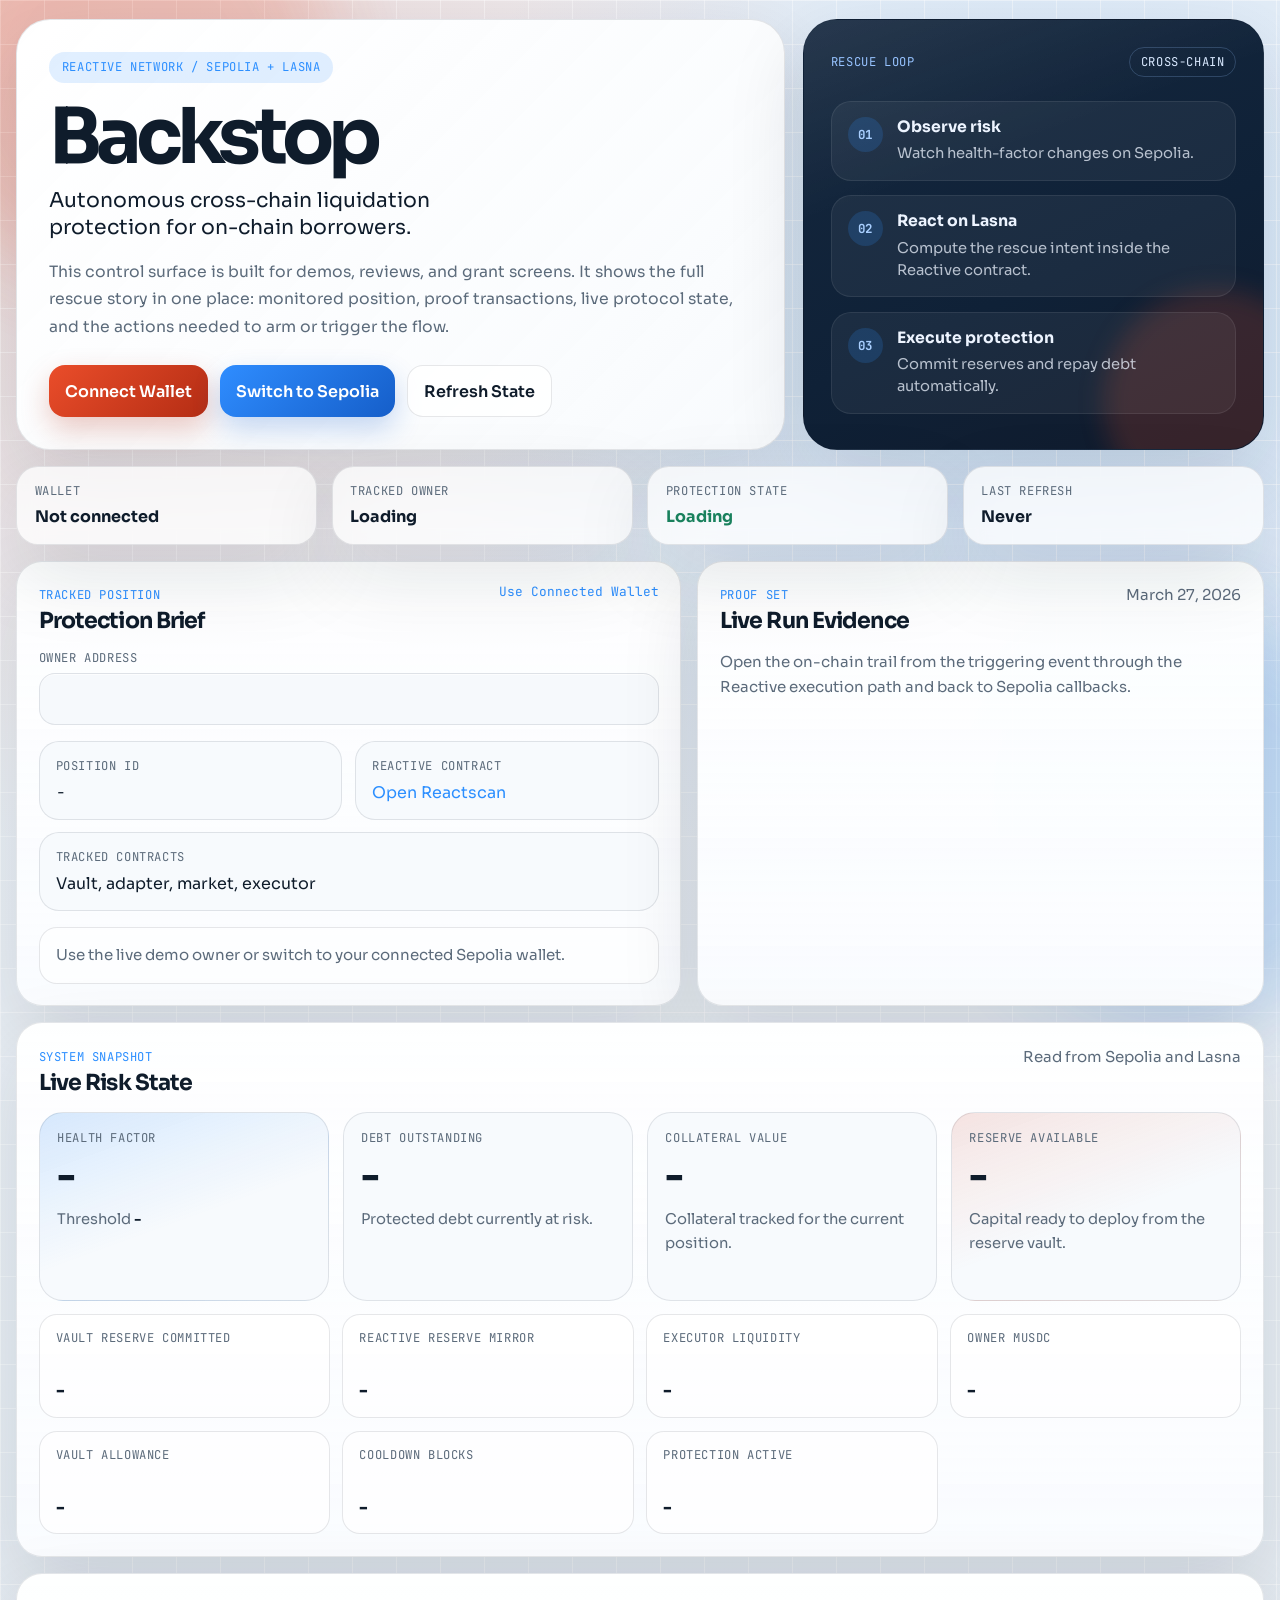
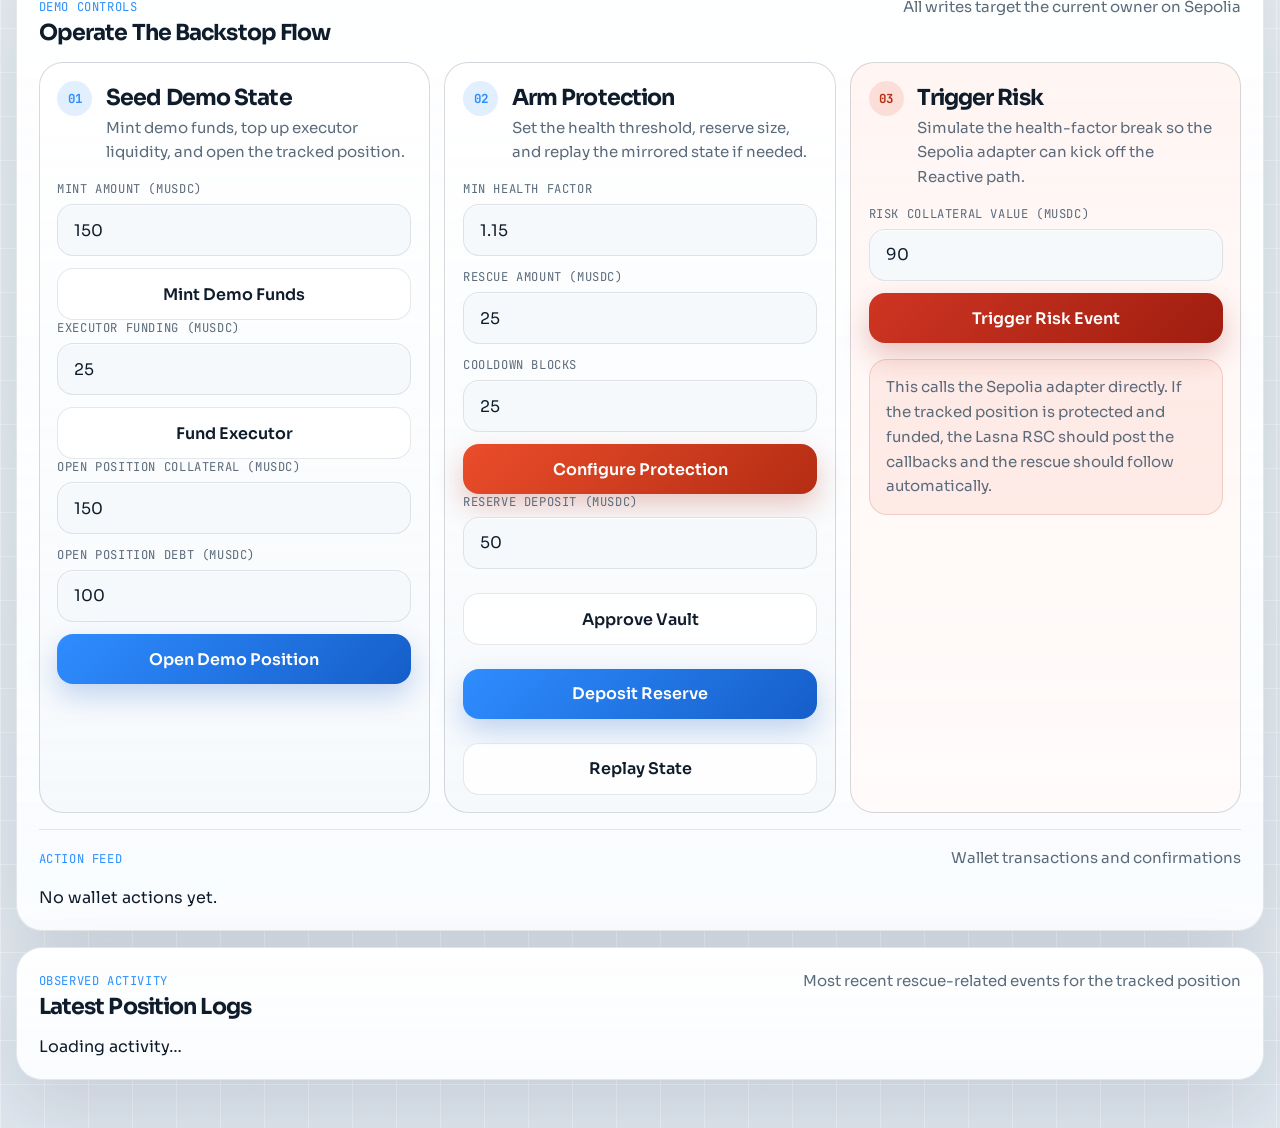
==== src/backstop/ui/index.html @ 55b6d02b "Flatten Backstop source layout" ====
<!doctype html>
<html lang="en">
  <head>
    <meta charset="utf-8" />
    <meta
      name="viewport"
      content="width=device-width, initial-scale=1, viewport-fit=cover"
    />
    <title>Backstop Control Room</title>
    <meta
      name="description"
      content="Backstop demo dashboard for Sepolia and Reactive Lasna."
    />
    <link rel="preconnect" href="https://fonts.googleapis.com" />
    <link rel="preconnect" href="https://fonts.gstatic.com" crossorigin />
    <link
      href="https://fonts.googleapis.com/css2?family=Sora:wght@400;500;600;700&family=JetBrains+Mono:wght@400;500;700&display=swap"
      rel="stylesheet"
    />
    <link rel="stylesheet" href="./styles.css" />
  </head>
  <body>
    <div class="backdrop backdrop--north"></div>
    <div class="backdrop backdrop--south"></div>

    <div class="shell">
      <header class="masthead">
        <div class="masthead__copy">
          <div class="eyebrow">Reactive Network / Sepolia + Lasna</div>
          <h1>Backstop</h1>
          <p class="lead">
            Autonomous cross-chain liquidation protection for on-chain borrowers.
          </p>
          <p class="hero-text">
            This control surface is built for demos, reviews, and grant screens.
            It shows the full rescue story in one place: monitored position,
            proof transactions, live protocol state, and the actions needed to
            arm or trigger the flow.
          </p>

          <div class="hero-actions">
            <button id="connectWallet" class="button button--primary">
              Connect Wallet
            </button>
            <button id="switchSepolia" class="button button--secondary">
              Switch to Sepolia
            </button>
            <button id="refreshState" class="button button--ghost">
              Refresh State
            </button>
          </div>
        </div>

        <div class="signal-card">
          <div class="signal-card__header">
            <span class="signal-card__label">Rescue Loop</span>
            <span class="signal-card__network">Cross-chain</span>
          </div>
          <div class="signal-flow">
            <div class="signal-flow__step">
              <span class="signal-flow__index">01</span>
              <div>
                <strong>Observe risk</strong>
                <p>Watch health-factor changes on Sepolia.</p>
              </div>
            </div>
            <div class="signal-flow__step">
              <span class="signal-flow__index">02</span>
              <div>
                <strong>React on Lasna</strong>
                <p>Compute the rescue intent inside the Reactive contract.</p>
              </div>
            </div>
            <div class="signal-flow__step">
              <span class="signal-flow__index">03</span>
              <div>
                <strong>Execute protection</strong>
                <p>Commit reserves and repay debt automatically.</p>
              </div>
            </div>
          </div>
        </div>
      </header>

      <section class="status-strip">
        <article class="status-card">
          <span class="status-card__label">Wallet</span>
          <strong id="walletAddress" class="status-card__value">Not connected</strong>
        </article>
        <article class="status-card">
          <span class="status-card__label">Tracked Owner</span>
          <strong id="trackedOwnerBadge" class="status-card__value">Loading</strong>
        </article>
        <article class="status-card">
          <span class="status-card__label">Protection State</span>
          <strong id="healthBadge" class="status-card__value status-safe">Loading</strong>
        </article>
        <article class="status-card">
          <span class="status-card__label">Last Refresh</span>
          <strong id="lastRefresh" class="status-card__value">Never</strong>
        </article>
      </section>

      <main class="layout">
        <section class="panel panel--position">
          <div class="panel__header">
            <div>
              <span class="panel__eyebrow">Tracked Position</span>
              <h2>Protection Brief</h2>
            </div>
            <button id="useConnectedWallet" class="text-button">
              Use Connected Wallet
            </button>
          </div>

          <label class="field">
            <span>Owner Address</span>
            <input
              id="ownerAddressInput"
              type="text"
              spellcheck="false"
              autocomplete="off"
            />
          </label>

          <div class="brief-grid">
            <article class="brief-card">
              <span>Position ID</span>
              <code id="positionIdValue">-</code>
            </article>
            <article class="brief-card">
              <span>Reactive Contract</span>
              <a
                id="reactiveContractLink"
                href="#"
                target="_blank"
                rel="noreferrer"
              >
                Open Reactscan
              </a>
            </article>
            <article class="brief-card brief-card--wide">
              <span>Tracked Contracts</span>
              <div id="contractSummary" class="brief-card__summary">
                Vault, adapter, market, executor
              </div>
            </article>
          </div>

          <div id="ownerHint" class="note">
            Use the live demo owner or switch to your connected Sepolia wallet.
          </div>
        </section>

        <section class="panel panel--proof">
          <div class="panel__header">
            <div>
              <span class="panel__eyebrow">Proof Set</span>
              <h2>Live Run Evidence</h2>
            </div>
            <span class="subtle">March 27, 2026</span>
          </div>

          <p class="panel-copy">
            Open the on-chain trail from the triggering event through the
            Reactive execution path and back to Sepolia callbacks.
          </p>

          <div id="proofLinks" class="proof-list"></div>
        </section>

        <section class="panel panel--wide">
          <div class="panel__header">
            <div>
              <span class="panel__eyebrow">System Snapshot</span>
              <h2>Live Risk State</h2>
            </div>
            <span class="subtle">Read from Sepolia and Lasna</span>
          </div>

          <div class="snapshot-grid">
            <article class="snapshot-card snapshot-card--primary">
              <span class="snapshot-card__label">Health Factor</span>
              <strong id="metricHealthFactor" class="snapshot-card__value">-</strong>
              <p>
                Threshold
                <span id="metricMinHealthFactor" class="snapshot-card__inline">-</span>
              </p>
            </article>

            <article class="snapshot-card">
              <span class="snapshot-card__label">Debt Outstanding</span>
              <strong id="metricDebtOutstanding" class="snapshot-card__value">-</strong>
              <p>Protected debt currently at risk.</p>
            </article>

            <article class="snapshot-card">
              <span class="snapshot-card__label">Collateral Value</span>
              <strong id="metricCollateralValue" class="snapshot-card__value">-</strong>
              <p>Collateral tracked for the current position.</p>
            </article>

            <article class="snapshot-card snapshot-card--accent">
              <span class="snapshot-card__label">Reserve Available</span>
              <strong id="metricReserveAvailable" class="snapshot-card__value">-</strong>
              <p>Capital ready to deploy from the reserve vault.</p>
            </article>
          </div>

          <div class="detail-grid">
            <article class="detail-card">
              <span class="detail-card__label">Vault Reserve Committed</span>
              <strong id="metricReserveCommitted">-</strong>
            </article>
            <article class="detail-card">
              <span class="detail-card__label">Reactive Reserve Mirror</span>
              <strong id="metricReactiveReserve">-</strong>
            </article>
            <article class="detail-card">
              <span class="detail-card__label">Executor Liquidity</span>
              <strong id="metricExecutorLiquidity">-</strong>
            </article>
            <article class="detail-card">
              <span class="detail-card__label">Owner mUSDC</span>
              <strong id="metricOwnerBalance">-</strong>
            </article>
            <article class="detail-card">
              <span class="detail-card__label">Vault Allowance</span>
              <strong id="metricVaultAllowance">-</strong>
            </article>
            <article class="detail-card">
              <span class="detail-card__label">Cooldown Blocks</span>
              <strong id="metricCooldown">-</strong>
            </article>
            <article class="detail-card">
              <span class="detail-card__label">Protection Active</span>
              <strong id="metricProtectionActive">-</strong>
            </article>
          </div>
        </section>

        <section class="panel panel--wide">
          <div class="panel__header">
            <div>
              <span class="panel__eyebrow">Demo Controls</span>
              <h2>Operate The Backstop Flow</h2>
            </div>
            <span class="subtle">All writes target the current owner on Sepolia</span>
          </div>

          <div class="action-layout">
            <section class="action-card">
              <div class="action-card__top">
                <span class="action-card__index">01</span>
                <div>
                  <h3>Seed Demo State</h3>
                  <p>Mint demo funds, top up executor liquidity, and open the tracked position.</p>
                </div>
              </div>

              <label class="field">
                <span>Mint Amount (mUSDC)</span>
                <input id="mintAmountInput" type="text" value="150" />
              </label>
              <button id="mintDemoFunds" class="button button--ghost">
                Mint Demo Funds
              </button>

              <label class="field">
                <span>Executor Funding (mUSDC)</span>
                <input id="executorFundingInput" type="text" value="25" />
              </label>
              <button id="fundExecutor" class="button button--ghost">
                Fund Executor
              </button>

              <label class="field">
                <span>Open Position Collateral (mUSDC)</span>
                <input id="openCollateralInput" type="text" value="150" />
              </label>
              <label class="field">
                <span>Open Position Debt (mUSDC)</span>
                <input id="openDebtInput" type="text" value="100" />
              </label>
              <button id="openPosition" class="button button--secondary">
                Open Demo Position
              </button>
            </section>

            <section class="action-card">
              <div class="action-card__top">
                <span class="action-card__index">02</span>
                <div>
                  <h3>Arm Protection</h3>
                  <p>Set the health threshold, reserve size, and replay the mirrored state if needed.</p>
                </div>
              </div>

              <label class="field">
                <span>Min Health Factor</span>
                <input id="minHealthFactorInput" type="text" value="1.15" />
              </label>
              <label class="field">
                <span>Rescue Amount (mUSDC)</span>
                <input id="rescueAmountInput" type="text" value="25" />
              </label>
              <label class="field">
                <span>Cooldown Blocks</span>
                <input id="cooldownBlocksInput" type="number" value="25" />
              </label>
              <button id="configureProtection" class="button button--primary">
                Configure Protection
              </button>

              <label class="field">
                <span>Reserve Deposit (mUSDC)</span>
                <input id="reserveDepositInput" type="text" value="50" />
              </label>
              <div class="button-stack">
                <button id="approveVault" class="button button--ghost">
                  Approve Vault
                </button>
                <button id="depositReserve" class="button button--secondary">
                  Deposit Reserve
                </button>
                <button id="replayState" class="button button--ghost">
                  Replay State
                </button>
              </div>
            </section>

            <section class="action-card action-card--danger">
              <div class="action-card__top">
                <span class="action-card__index">03</span>
                <div>
                  <h3>Trigger Risk</h3>
                  <p>
                    Simulate the health-factor break so the Sepolia adapter can kick off the Reactive path.
                  </p>
                </div>
              </div>

              <label class="field">
                <span>Risk Collateral Value (mUSDC)</span>
                <input id="riskCollateralInput" type="text" value="90" />
              </label>
              <button id="triggerRisk" class="button button--danger">
                Trigger Risk Event
              </button>

              <div class="note note--warning">
                This calls the Sepolia adapter directly. If the tracked position is
                protected and funded, the Lasna RSC should post the callbacks and
                the rescue should follow automatically.
              </div>
            </section>
          </div>

          <div class="feed-shell">
            <div class="feed-shell__header">
              <span class="panel__eyebrow">Action Feed</span>
              <span class="subtle">Wallet transactions and confirmations</span>
            </div>
            <div id="actionFeed" class="action-feed">No wallet actions yet.</div>
          </div>
        </section>

        <section class="panel panel--wide">
          <div class="panel__header">
            <div>
              <span class="panel__eyebrow">Observed Activity</span>
              <h2>Latest Position Logs</h2>
            </div>
            <span class="subtle">Most recent rescue-related events for the tracked position</span>
          </div>

          <div id="activityFeed" class="activity-feed">Loading activity…</div>
        </section>
      </main>
    </div>

    <script type="module" src="./app.js"></script>
  </body>
</html>
---- src/backstop/ui/styles.css ----
:root {
  --bg: #dbe4ec;
  --canvas: #f5f7fa;
  --panel: rgba(251, 253, 255, 0.9);
  --panel-strong: #ffffff;
  --panel-dark: #0f2137;
  --ink: #0f1c2b;
  --muted: #5c6b7b;
  --line: rgba(15, 28, 43, 0.1);
  --line-strong: rgba(15, 28, 43, 0.16);
  --accent: #ea4d2a;
  --accent-deep: #b42d14;
  --accent-soft: rgba(234, 77, 42, 0.14);
  --signal: #2c8fff;
  --signal-soft: rgba(44, 143, 255, 0.14);
  --safe: #19815d;
  --watch: #9d6a00;
  --danger: #b42318;
  --shadow-lg: 0 28px 80px rgba(15, 28, 43, 0.12);
  --shadow-md: 0 12px 34px rgba(15, 28, 43, 0.1);
  --radius-xl: 34px;
  --radius-lg: 26px;
  --radius-md: 18px;
}

* {
  box-sizing: border-box;
}

html {
  min-height: 100%;
  background:
    radial-gradient(circle at top left, rgba(234, 77, 42, 0.18), transparent 28%),
    radial-gradient(circle at 82% 12%, rgba(44, 143, 255, 0.16), transparent 24%),
    linear-gradient(180deg, #edf2f7 0%, #dfe7ef 100%);
}

body {
  margin: 0;
  min-height: 100vh;
  color: var(--ink);
  font-family: "Sora", sans-serif;
  background-image:
    linear-gradient(rgba(255, 255, 255, 0.42) 1px, transparent 1px),
    linear-gradient(90deg, rgba(255, 255, 255, 0.42) 1px, transparent 1px);
  background-size: 44px 44px;
}

a {
  color: inherit;
}

button,
input {
  font: inherit;
}

code {
  font-family: "JetBrains Mono", monospace;
}

.backdrop {
  position: fixed;
  z-index: 0;
  width: 26rem;
  height: 26rem;
  border-radius: 999px;
  filter: blur(40px);
  opacity: 0.75;
  pointer-events: none;
}

.backdrop--north {
  top: -8rem;
  left: -5rem;
  background: rgba(234, 77, 42, 0.28);
}

.backdrop--south {
  right: -7rem;
  bottom: -8rem;
  background: rgba(44, 143, 255, 0.24);
}

.shell {
  position: relative;
  z-index: 1;
  width: min(1360px, calc(100vw - 2rem));
  margin: 0 auto;
  padding: 1.2rem 0 3rem;
}

.masthead {
  display: grid;
  grid-template-columns: minmax(0, 1.25fr) minmax(320px, 0.75fr);
  gap: 1.1rem;
  align-items: stretch;
}

.masthead__copy,
.signal-card,
.panel,
.status-card {
  border: 1px solid var(--line);
  box-shadow: var(--shadow-lg);
}

.masthead__copy {
  padding: 2rem;
  border-radius: var(--radius-xl);
  background:
    linear-gradient(135deg, rgba(255, 255, 255, 0.92), rgba(247, 250, 253, 0.84)),
    var(--panel-strong);
}

.eyebrow,
.panel__eyebrow,
.status-card__label,
.signal-card__label,
.signal-card__network,
.field span,
.detail-card__label,
.snapshot-card__label,
.brief-card span {
  font-family: "JetBrains Mono", monospace;
  font-size: 0.76rem;
  letter-spacing: 0.05em;
  text-transform: uppercase;
}

.eyebrow {
  display: inline-flex;
  align-items: center;
  gap: 0.5rem;
  padding: 0.45rem 0.8rem;
  border-radius: 999px;
  background: var(--signal-soft);
  color: var(--signal);
}

.masthead h1 {
  margin: 1.2rem 0 0;
  font-size: clamp(3.25rem, 6vw, 5.6rem);
  line-height: 0.92;
  letter-spacing: -0.08em;
}

.lead {
  width: min(30rem, 100%);
  margin: 0.9rem 0 0;
  font-size: 1.28rem;
  line-height: 1.35;
  color: var(--ink);
}

.hero-text {
  width: min(43rem, 100%);
  margin: 1.05rem 0 0;
  color: var(--muted);
  font-size: 0.98rem;
  line-height: 1.75;
}

.hero-actions {
  display: flex;
  gap: 0.75rem;
  flex-wrap: wrap;
  margin-top: 1.5rem;
}

.signal-card {
  position: relative;
  overflow: hidden;
  padding: 1.7rem;
  border-radius: var(--radius-xl);
  color: #edf4ff;
  background:
    linear-gradient(160deg, rgba(255, 255, 255, 0.08), transparent 34%),
    linear-gradient(155deg, #15283f 0%, #0f2137 58%, #111b2c 100%);
}

.signal-card::after {
  content: "";
  position: absolute;
  inset: auto -4rem -4rem auto;
  width: 14rem;
  height: 14rem;
  border-radius: 999px;
  background: rgba(234, 77, 42, 0.18);
  filter: blur(12px);
}

.signal-card__header {
  display: flex;
  justify-content: space-between;
  gap: 1rem;
  align-items: center;
}

.signal-card__label {
  color: #97c3ff;
}

.signal-card__network {
  padding: 0.35rem 0.65rem;
  border: 1px solid rgba(151, 195, 255, 0.22);
  border-radius: 999px;
  color: #d9e9ff;
}

.signal-flow {
  display: grid;
  gap: 0.9rem;
  margin-top: 1.5rem;
}

.signal-flow__step {
  position: relative;
  z-index: 1;
  display: grid;
  grid-template-columns: auto 1fr;
  gap: 0.9rem;
  align-items: start;
  padding: 0.95rem 1rem;
  border: 1px solid rgba(255, 255, 255, 0.08);
  border-radius: 20px;
  background: rgba(255, 255, 255, 0.05);
}

.signal-flow__index,
.action-card__index {
  display: inline-flex;
  align-items: center;
  justify-content: center;
  min-width: 2.2rem;
  height: 2.2rem;
  border-radius: 999px;
  font-family: "JetBrains Mono", monospace;
  font-size: 0.78rem;
  font-weight: 700;
}

.signal-flow__index {
  background: rgba(44, 143, 255, 0.18);
  color: #a9cfff;
}

.signal-flow__step strong {
  display: block;
  font-size: 0.98rem;
}

.signal-flow__step p {
  margin: 0.35rem 0 0;
  color: rgba(237, 244, 255, 0.74);
  font-size: 0.92rem;
  line-height: 1.5;
}

.status-strip {
  display: grid;
  grid-template-columns: repeat(4, minmax(0, 1fr));
  gap: 0.9rem;
  margin-top: 1rem;
}

.status-card {
  padding: 1rem 1.1rem;
  border-radius: 22px;
  background: rgba(255, 255, 255, 0.75);
  backdrop-filter: blur(10px);
}

.status-card__label {
  display: block;
  color: var(--muted);
}

.status-card__value {
  display: block;
  margin-top: 0.45rem;
  font-size: 1rem;
  line-height: 1.35;
}

.status-safe {
  color: var(--safe);
}

.status-watch {
  color: var(--watch);
}

.status-danger {
  color: var(--danger);
}

.layout {
  display: grid;
  grid-template-columns: minmax(0, 1.08fr) minmax(330px, 0.92fr);
  gap: 1rem;
  margin-top: 1rem;
}

.panel {
  padding: 1.35rem;
  border-radius: var(--radius-lg);
  background:
    linear-gradient(180deg, rgba(255, 255, 255, 0.76), rgba(250, 252, 255, 0.92)),
    var(--panel);
}

.panel--wide {
  grid-column: 1 / -1;
}

.panel__header {
  display: flex;
  justify-content: space-between;
  align-items: start;
  gap: 1rem;
  margin-bottom: 1rem;
}

.panel__header h2,
.action-card h3 {
  margin: 0.18rem 0 0;
  font-size: 1.38rem;
  letter-spacing: -0.04em;
}

.panel__eyebrow {
  color: var(--signal);
}

.panel-copy,
.subtle,
.note,
.action-card p {
  color: var(--muted);
  font-size: 0.94rem;
  line-height: 1.65;
}

.field {
  display: flex;
  flex-direction: column;
  gap: 0.42rem;
}

.field + .field {
  margin-top: 0.8rem;
}

.field span {
  color: var(--muted);
}

.field input {
  width: 100%;
  padding: 0.92rem 1rem;
  border: 1px solid var(--line);
  border-radius: 16px;
  background: rgba(246, 249, 252, 0.95);
  color: var(--ink);
  box-shadow: inset 0 1px 0 rgba(255, 255, 255, 0.6);
}

.field input:focus {
  outline: 2px solid rgba(44, 143, 255, 0.18);
  border-color: rgba(44, 143, 255, 0.4);
}

.button,
.text-button {
  border: 0;
  border-radius: 16px;
  cursor: pointer;
  transition: transform 160ms ease, box-shadow 160ms ease, opacity 160ms ease,
    border-color 160ms ease;
}

.button {
  padding: 0.9rem 1rem;
  font-weight: 600;
}

.button:hover,
.text-button:hover {
  transform: translateY(-1px);
}

.button:disabled,
.text-button:disabled {
  opacity: 0.5;
  cursor: not-allowed;
  transform: none;
}

.button--primary {
  color: white;
  background: linear-gradient(135deg, var(--accent), var(--accent-deep));
  box-shadow: 0 12px 28px rgba(180, 45, 20, 0.25);
}

.button--secondary {
  color: white;
  background: linear-gradient(135deg, #2f8dff, #155ec9);
  box-shadow: 0 12px 28px rgba(21, 94, 201, 0.24);
}

.button--ghost {
  color: var(--ink);
  background: rgba(255, 255, 255, 0.82);
  border: 1px solid var(--line);
}

.button--danger {
  color: white;
  background: linear-gradient(135deg, #cf3522, #9f1d10);
  box-shadow: 0 12px 28px rgba(159, 29, 16, 0.24);
}

.text-button {
  padding: 0;
  background: transparent;
  color: var(--signal);
  font-family: "JetBrains Mono", monospace;
  font-size: 0.8rem;
}

.brief-grid {
  display: grid;
  grid-template-columns: repeat(2, minmax(0, 1fr));
  gap: 0.8rem;
  margin-top: 1rem;
}

.brief-card {
  padding: 1rem;
  border: 1px solid var(--line);
  border-radius: 20px;
  background: rgba(247, 250, 253, 0.94);
}

.brief-card--wide {
  grid-column: 1 / -1;
}

.brief-card span {
  display: block;
  color: var(--muted);
}

.brief-card code,
.brief-card a,
.brief-card__summary {
  display: block;
  margin-top: 0.45rem;
  color: var(--ink);
  text-decoration: none;
  word-break: break-word;
}

.brief-card a {
  color: var(--signal);
}

.note {
  margin-top: 1rem;
  padding: 0.95rem 1rem;
  border: 1px solid var(--line);
  border-radius: 18px;
  background: rgba(255, 255, 255, 0.62);
}

.note--warning {
  border-color: rgba(180, 45, 20, 0.16);
  background: rgba(234, 77, 42, 0.08);
}

.proof-list {
  display: grid;
  gap: 0.8rem;
  margin-top: 1rem;
}

.proof-link {
  display: grid;
  grid-template-columns: 1fr auto;
  gap: 0.75rem;
  align-items: center;
  padding: 0.95rem 1rem;
  border: 1px solid var(--line);
  border-radius: 20px;
  background: rgba(247, 250, 253, 0.9);
  text-decoration: none;
}

.proof-link:hover {
  border-color: rgba(44, 143, 255, 0.28);
  box-shadow: var(--shadow-md);
}

.proof-link__label {
  font-weight: 600;
}

.proof-link__hash {
  color: var(--muted);
  font-family: "JetBrains Mono", monospace;
  font-size: 0.82rem;
}

.snapshot-grid {
  display: grid;
  grid-template-columns: repeat(4, minmax(0, 1fr));
  gap: 0.85rem;
}

.snapshot-card {
  min-height: 11.8rem;
  padding: 1.1rem;
  border: 1px solid var(--line);
  border-radius: 24px;
  background: rgba(247, 250, 253, 0.95);
}

.snapshot-card--primary {
  background:
    linear-gradient(160deg, rgba(44, 143, 255, 0.16), transparent 55%),
    rgba(247, 250, 253, 0.98);
}

.snapshot-card--accent {
  background:
    linear-gradient(160deg, rgba(234, 77, 42, 0.13), transparent 55%),
    rgba(247, 250, 253, 0.98);
}

.snapshot-card__label {
  display: block;
  color: var(--muted);
}

.snapshot-card__value {
  display: block;
  margin-top: 0.7rem;
  font-size: clamp(1.65rem, 3vw, 2.3rem);
  line-height: 1;
  letter-spacing: -0.05em;
}

.snapshot-card p {
  margin: 0.85rem 0 0;
  color: var(--muted);
  font-size: 0.92rem;
  line-height: 1.6;
}

.snapshot-card__inline {
  color: var(--ink);
  font-weight: 600;
}

.detail-grid {
  display: grid;
  grid-template-columns: repeat(4, minmax(0, 1fr));
  gap: 0.8rem;
  margin-top: 0.85rem;
}

.detail-card {
  padding: 0.95rem 1rem;
  border: 1px solid var(--line);
  border-radius: 18px;
  background: rgba(255, 255, 255, 0.76);
}

.detail-card__label {
  display: block;
  min-height: 2.6rem;
  color: var(--muted);
}

.detail-card strong {
  display: block;
  margin-top: 0.45rem;
  font-size: 1.08rem;
  line-height: 1.3;
}

.action-layout {
  display: grid;
  grid-template-columns: repeat(3, minmax(0, 1fr));
  gap: 0.9rem;
}

.action-card {
  padding: 1.1rem;
  border: 1px solid var(--line-strong);
  border-radius: 24px;
  background:
    linear-gradient(180deg, rgba(255, 255, 255, 0.84), rgba(246, 249, 252, 0.98)),
    var(--panel-strong);
}

.action-card--danger {
  background:
    linear-gradient(180deg, rgba(255, 245, 243, 0.94), rgba(255, 251, 250, 0.98)),
    var(--panel-strong);
}

.action-card__top {
  display: grid;
  grid-template-columns: auto 1fr;
  gap: 0.85rem;
  align-items: start;
  margin-bottom: 1rem;
}

.action-card__index {
  background: rgba(44, 143, 255, 0.14);
  color: var(--signal);
}

.action-card--danger .action-card__index {
  background: var(--accent-soft);
  color: var(--accent-deep);
}

.action-card p {
  margin: 0.3rem 0 0;
}

.action-card .button {
  width: 100%;
  margin-top: 0.75rem;
}

.button-stack {
  display: grid;
  gap: 0.75rem;
  margin-top: 0.75rem;
}

.feed-shell {
  margin-top: 1rem;
  padding-top: 1rem;
  border-top: 1px solid var(--line);
}

.feed-shell__header {
  display: flex;
  justify-content: space-between;
  gap: 1rem;
  align-items: center;
}

.action-feed,
.activity-feed {
  display: grid;
  gap: 0.8rem;
  margin-top: 1rem;
}

.feed-item {
  padding: 0.95rem 1rem;
  border: 1px solid var(--line);
  border-radius: 18px;
  background: rgba(247, 250, 253, 0.94);
}

.feed-item__title {
  display: flex;
  justify-content: space-between;
  gap: 1rem;
  margin-bottom: 0.45rem;
  font-weight: 600;
}

.feed-item__meta {
  color: var(--muted);
  font-size: 0.93rem;
  line-height: 1.65;
}

.feed-item__meta a {
  color: var(--signal);
  text-decoration: none;
}

.feed-empty {
  padding: 1rem;
  border: 1px dashed rgba(15, 28, 43, 0.16);
  border-radius: 18px;
  color: var(--muted);
  background: rgba(255, 255, 255, 0.55);
}

@media (max-width: 1160px) {
  .masthead,
  .layout {
    grid-template-columns: 1fr;
  }

  .snapshot-grid,
  .detail-grid,
  .action-layout,
  .status-strip {
    grid-template-columns: repeat(2, minmax(0, 1fr));
  }
}

@media (max-width: 760px) {
  .shell {
    width: min(100vw - 1rem, 100%);
    padding-top: 0.55rem;
  }

  .masthead__copy,
  .signal-card,
  .panel {
    padding: 1.15rem;
    border-radius: 24px;
  }

  .hero-actions,
  .panel__header,
  .feed-shell__header,
  .proof-link,
  .feed-item__title {
    flex-direction: column;
    align-items: flex-start;
  }

  .status-strip,
  .brief-grid,
  .snapshot-grid,
  .detail-grid,
  .action-layout {
    grid-template-columns: 1fr;
  }

  .masthead h1 {
    font-size: clamp(2.75rem, 15vw, 4rem);
  }

  .lead {
    font-size: 1.08rem;
  }
}
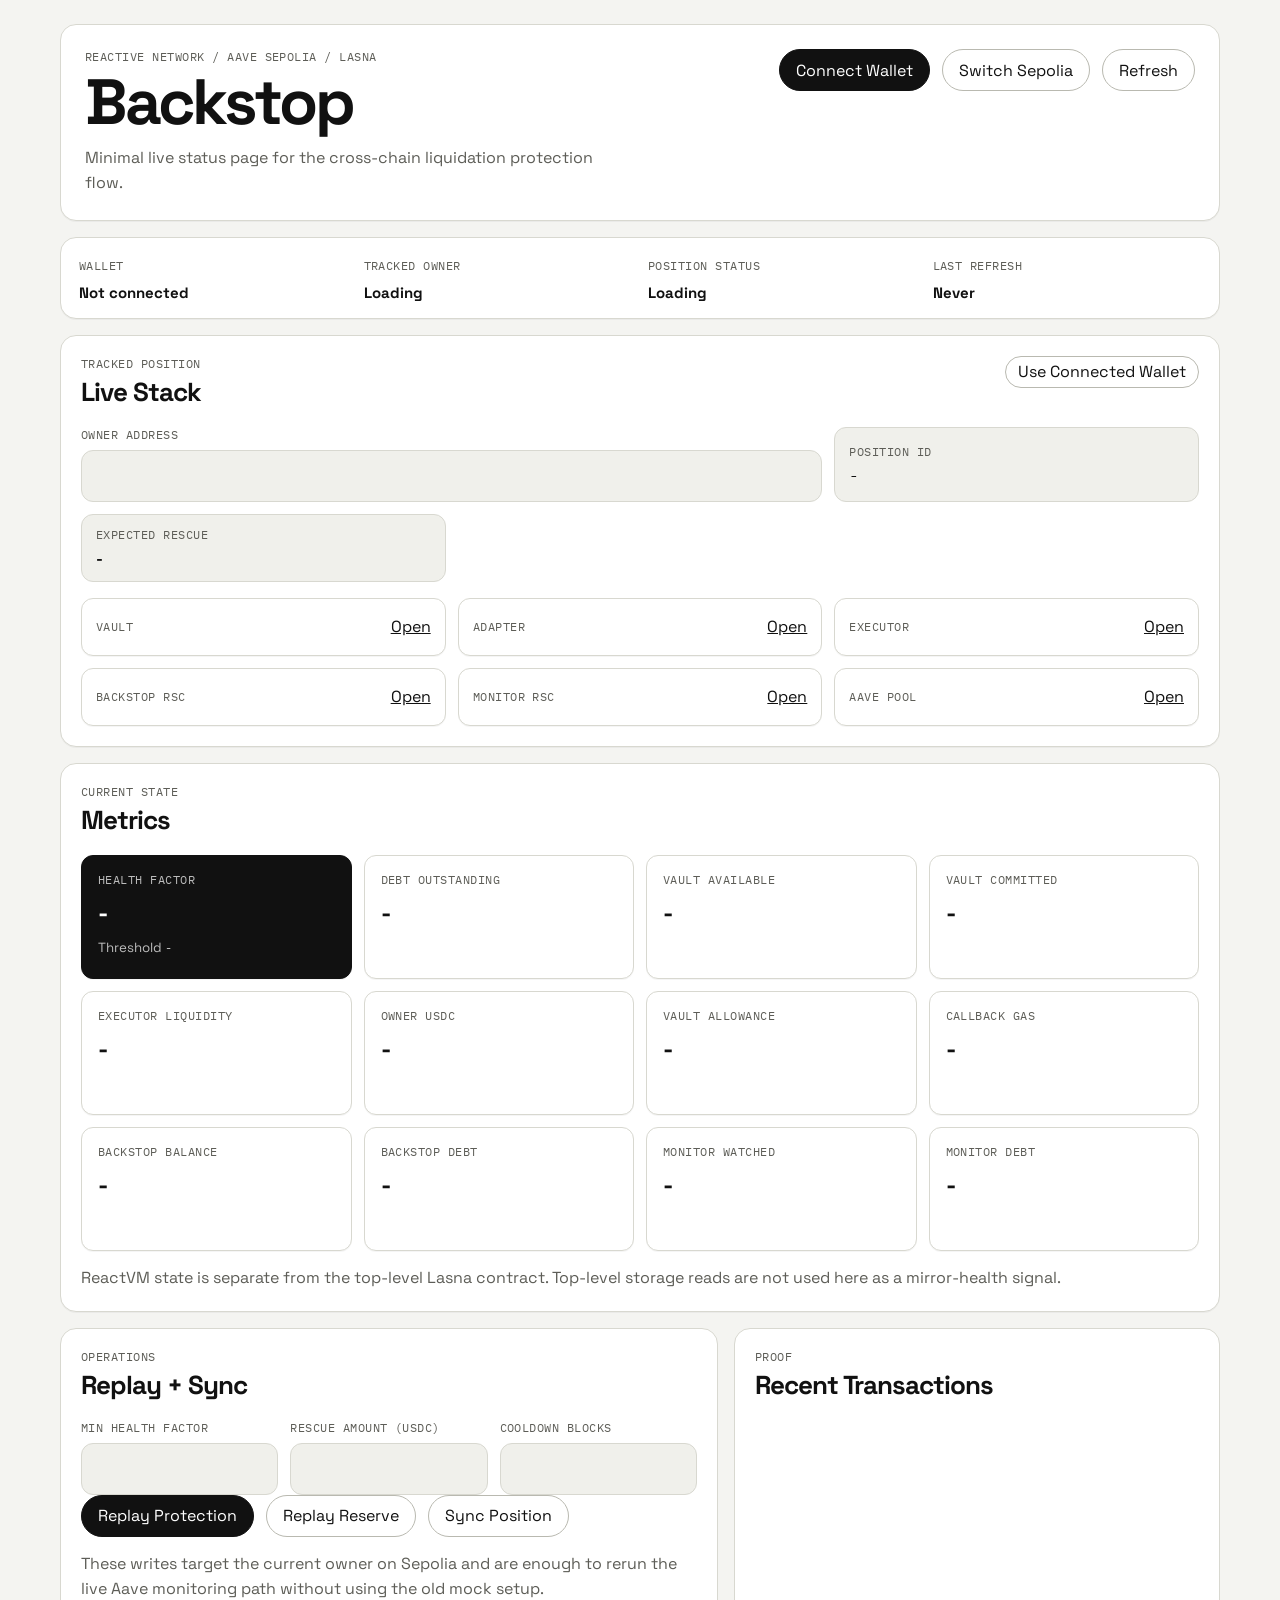
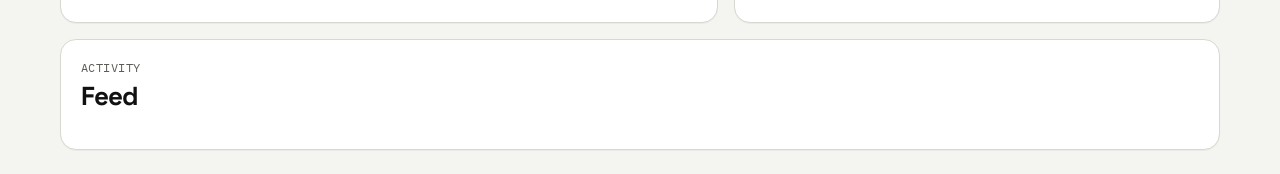
==== commit d85e35ca: "Tighten Aave debugging and simplify Backstop UI" ====
--- a/src/backstop/ui/index.html
+++ b/src/backstop/ui/index.html
@@ -6,114 +6,72 @@
       name="viewport"
       content="width=device-width, initial-scale=1, viewport-fit=cover"
     />
-    <title>Backstop Control Room</title>
+    <title>Backstop</title>
     <meta
       name="description"
-      content="Backstop demo dashboard for Sepolia and Reactive Lasna."
+      content="Minimal live dashboard for the Backstop Aave Sepolia plus Reactive Lasna flow."
     />
     <link rel="preconnect" href="https://fonts.googleapis.com" />
     <link rel="preconnect" href="https://fonts.gstatic.com" crossorigin />
     <link
-      href="https://fonts.googleapis.com/css2?family=Sora:wght@400;500;600;700&family=JetBrains+Mono:wght@400;500;700&display=swap"
+      href="https://fonts.googleapis.com/css2?family=Space+Grotesk:wght@400;500;700&family=IBM+Plex+Mono:wght@400;500&display=swap"
       rel="stylesheet"
     />
     <link rel="stylesheet" href="./styles.css" />
   </head>
   <body>
-    <div class="backdrop backdrop--north"></div>
-    <div class="backdrop backdrop--south"></div>
-
-    <div class="shell">
-      <header class="masthead">
-        <div class="masthead__copy">
-          <div class="eyebrow">Reactive Network / Sepolia + Lasna</div>
+    <main class="app">
+      <header class="hero">
+        <div>
+          <p class="eyebrow">Reactive Network / Aave Sepolia / Lasna</p>
           <h1>Backstop</h1>
           <p class="lead">
-            Autonomous cross-chain liquidation protection for on-chain borrowers.
+            Minimal live status page for the cross-chain liquidation protection
+            flow.
           </p>
-          <p class="hero-text">
-            This control surface is built for demos, reviews, and grant screens.
-            It shows the full rescue story in one place: monitored position,
-            proof transactions, live protocol state, and the actions needed to
-            arm or trigger the flow.
-          </p>
-
-          <div class="hero-actions">
-            <button id="connectWallet" class="button button--primary">
-              Connect Wallet
-            </button>
-            <button id="switchSepolia" class="button button--secondary">
-              Switch to Sepolia
-            </button>
-            <button id="refreshState" class="button button--ghost">
-              Refresh State
-            </button>
-          </div>
-        </div>
-
-        <div class="signal-card">
-          <div class="signal-card__header">
-            <span class="signal-card__label">Rescue Loop</span>
-            <span class="signal-card__network">Cross-chain</span>
-          </div>
-          <div class="signal-flow">
-            <div class="signal-flow__step">
-              <span class="signal-flow__index">01</span>
-              <div>
-                <strong>Observe risk</strong>
-                <p>Watch health-factor changes on Sepolia.</p>
-              </div>
-            </div>
-            <div class="signal-flow__step">
-              <span class="signal-flow__index">02</span>
-              <div>
-                <strong>React on Lasna</strong>
-                <p>Compute the rescue intent inside the Reactive contract.</p>
-              </div>
-            </div>
-            <div class="signal-flow__step">
-              <span class="signal-flow__index">03</span>
-              <div>
-                <strong>Execute protection</strong>
-                <p>Commit reserves and repay debt automatically.</p>
-              </div>
-            </div>
-          </div>
+        </div>
+
+        <div class="toolbar">
+          <button id="connectWallet" class="button button--primary">
+            Connect Wallet
+          </button>
+          <button id="switchSepolia" class="button">Switch Sepolia</button>
+          <button id="refreshState" class="button">Refresh</button>
         </div>
       </header>
 
-      <section class="status-strip">
-        <article class="status-card">
-          <span class="status-card__label">Wallet</span>
-          <strong id="walletAddress" class="status-card__value">Not connected</strong>
-        </article>
-        <article class="status-card">
-          <span class="status-card__label">Tracked Owner</span>
-          <strong id="trackedOwnerBadge" class="status-card__value">Loading</strong>
-        </article>
-        <article class="status-card">
-          <span class="status-card__label">Protection State</span>
-          <strong id="healthBadge" class="status-card__value status-safe">Loading</strong>
-        </article>
-        <article class="status-card">
-          <span class="status-card__label">Last Refresh</span>
-          <strong id="lastRefresh" class="status-card__value">Never</strong>
-        </article>
-      </section>
-
-      <main class="layout">
-        <section class="panel panel--position">
-          <div class="panel__header">
-            <div>
-              <span class="panel__eyebrow">Tracked Position</span>
-              <h2>Protection Brief</h2>
-            </div>
-            <button id="useConnectedWallet" class="text-button">
-              Use Connected Wallet
-            </button>
-          </div>
-
-          <label class="field">
+      <section class="banner">
+        <div>
+          <span class="label">Wallet</span>
+          <strong id="walletAddress">Not connected</strong>
+        </div>
+        <div>
+          <span class="label">Tracked Owner</span>
+          <strong id="trackedOwnerBadge">Loading</strong>
+        </div>
+        <div>
+          <span class="label">Position Status</span>
+          <strong id="healthBadge">Loading</strong>
+        </div>
+        <div>
+          <span class="label">Last Refresh</span>
+          <strong id="lastRefresh">Never</strong>
+        </div>
+      </section>
+
+      <section class="panel">
+        <div class="panel__header">
+          <div>
+            <p class="section-label">Tracked Position</p>
+            <h2>Live Stack</h2>
+          </div>
+          <button id="useConnectedWallet" class="text-button">
+            Use Connected Wallet
+          </button>
+        </div>
+
+        <div class="field-row">
+          <label class="field field--wide">
             <span>Owner Address</span>
             <input
               id="ownerAddressInput"
@@ -122,262 +80,170 @@
               autocomplete="off"
             />
           </label>
-
-          <div class="brief-grid">
-            <article class="brief-card">
-              <span>Position ID</span>
-              <code id="positionIdValue">-</code>
-            </article>
-            <article class="brief-card">
-              <span>Reactive Contract</span>
-              <a
-                id="reactiveContractLink"
-                href="#"
-                target="_blank"
-                rel="noreferrer"
-              >
-                Open Reactscan
-              </a>
-            </article>
-            <article class="brief-card brief-card--wide">
-              <span>Tracked Contracts</span>
-              <div id="contractSummary" class="brief-card__summary">
-                Vault, adapter, market, executor
-              </div>
-            </article>
-          </div>
-
-          <div id="ownerHint" class="note">
-            Use the live demo owner or switch to your connected Sepolia wallet.
-          </div>
-        </section>
-
-        <section class="panel panel--proof">
+          <div class="field readonly">
+            <span>Position ID</span>
+            <code id="positionIdValue">-</code>
+          </div>
+          <div class="field readonly">
+            <span>Expected Rescue</span>
+            <strong id="expectedDecision">-</strong>
+          </div>
+        </div>
+
+        <div class="contracts">
+          <article class="contract-card">
+            <span>Vault</span>
+            <a id="vaultLink" href="#" target="_blank" rel="noreferrer">Open</a>
+          </article>
+          <article class="contract-card">
+            <span>Adapter</span>
+            <a id="adapterLink" href="#" target="_blank" rel="noreferrer">Open</a>
+          </article>
+          <article class="contract-card">
+            <span>Executor</span>
+            <a id="executorLink" href="#" target="_blank" rel="noreferrer">Open</a>
+          </article>
+          <article class="contract-card">
+            <span>Backstop RSC</span>
+            <a id="reactiveContractLink" href="#" target="_blank" rel="noreferrer">Open</a>
+          </article>
+          <article class="contract-card">
+            <span>Monitor RSC</span>
+            <a id="monitorContractLink" href="#" target="_blank" rel="noreferrer">Open</a>
+          </article>
+          <article class="contract-card">
+            <span>Aave Pool</span>
+            <a id="poolLink" href="#" target="_blank" rel="noreferrer">Open</a>
+          </article>
+        </div>
+      </section>
+
+      <section class="panel">
+        <div class="panel__header">
+          <div>
+            <p class="section-label">Current State</p>
+            <h2>Metrics</h2>
+          </div>
+        </div>
+
+        <div class="metric-grid">
+          <article class="metric-card metric-card--strong">
+            <span>Health Factor</span>
+            <strong id="metricHealthFactor">-</strong>
+            <small>Threshold <span id="metricMinHealthFactor">-</span></small>
+          </article>
+          <article class="metric-card">
+            <span>Debt Outstanding</span>
+            <strong id="metricDebtOutstanding">-</strong>
+          </article>
+          <article class="metric-card">
+            <span>Vault Available</span>
+            <strong id="metricReserveAvailable">-</strong>
+          </article>
+          <article class="metric-card">
+            <span>Vault Committed</span>
+            <strong id="metricReserveCommitted">-</strong>
+          </article>
+          <article class="metric-card">
+            <span>Executor Liquidity</span>
+            <strong id="metricExecutorLiquidity">-</strong>
+          </article>
+          <article class="metric-card">
+            <span>Owner USDC</span>
+            <strong id="metricOwnerBalance">-</strong>
+          </article>
+          <article class="metric-card">
+            <span>Vault Allowance</span>
+            <strong id="metricVaultAllowance">-</strong>
+          </article>
+          <article class="metric-card">
+            <span>Callback Gas</span>
+            <strong id="metricCallbackGas">-</strong>
+          </article>
+          <article class="metric-card">
+            <span>Backstop Balance</span>
+            <strong id="metricBackstopBalance">-</strong>
+          </article>
+          <article class="metric-card">
+            <span>Backstop Debt</span>
+            <strong id="metricBackstopDebt">-</strong>
+          </article>
+          <article class="metric-card">
+            <span>Monitor Watched</span>
+            <strong id="metricMonitorWatch">-</strong>
+          </article>
+          <article class="metric-card">
+            <span>Monitor Debt</span>
+            <strong id="metricMonitorDebt">-</strong>
+          </article>
+        </div>
+
+        <p id="noteTopLevelState" class="note">
+          ReactVM state is separate from the top-level Lasna contract. Top-level
+          storage reads are not used here as a mirror-health signal.
+        </p>
+      </section>
+
+      <section class="two-up">
+        <section class="panel">
           <div class="panel__header">
             <div>
-              <span class="panel__eyebrow">Proof Set</span>
-              <h2>Live Run Evidence</h2>
+              <p class="section-label">Operations</p>
+              <h2>Replay + Sync</h2>
             </div>
-            <span class="subtle">March 27, 2026</span>
-          </div>
-
-          <p class="panel-copy">
-            Open the on-chain trail from the triggering event through the
-            Reactive execution path and back to Sepolia callbacks.
+          </div>
+
+          <div class="field-row field-row--compact">
+            <label class="field">
+              <span>Min Health Factor</span>
+              <input id="minHealthFactorInput" type="text" inputmode="decimal" />
+            </label>
+            <label class="field">
+              <span>Rescue Amount (USDC)</span>
+              <input id="rescueAmountInput" type="text" inputmode="decimal" />
+            </label>
+            <label class="field">
+              <span>Cooldown Blocks</span>
+              <input id="cooldownBlocksInput" type="number" min="0" step="1" />
+            </label>
+          </div>
+
+          <div class="action-row">
+            <button id="replayProtection" class="button button--primary">
+              Replay Protection
+            </button>
+            <button id="replayReserve" class="button">Replay Reserve</button>
+            <button id="syncPosition" class="button">Sync Position</button>
+          </div>
+
+          <p class="subtle">
+            These writes target the current owner on Sepolia and are enough to
+            rerun the live Aave monitoring path without using the old mock setup.
           </p>
+        </section>
+
+        <section class="panel">
+          <div class="panel__header">
+            <div>
+              <p class="section-label">Proof</p>
+              <h2>Recent Transactions</h2>
+            </div>
+          </div>
 
           <div id="proofLinks" class="proof-list"></div>
         </section>
-
-        <section class="panel panel--wide">
-          <div class="panel__header">
-            <div>
-              <span class="panel__eyebrow">System Snapshot</span>
-              <h2>Live Risk State</h2>
-            </div>
-            <span class="subtle">Read from Sepolia and Lasna</span>
-          </div>
-
-          <div class="snapshot-grid">
-            <article class="snapshot-card snapshot-card--primary">
-              <span class="snapshot-card__label">Health Factor</span>
-              <strong id="metricHealthFactor" class="snapshot-card__value">-</strong>
-              <p>
-                Threshold
-                <span id="metricMinHealthFactor" class="snapshot-card__inline">-</span>
-              </p>
-            </article>
-
-            <article class="snapshot-card">
-              <span class="snapshot-card__label">Debt Outstanding</span>
-              <strong id="metricDebtOutstanding" class="snapshot-card__value">-</strong>
-              <p>Protected debt currently at risk.</p>
-            </article>
-
-            <article class="snapshot-card">
-              <span class="snapshot-card__label">Collateral Value</span>
-              <strong id="metricCollateralValue" class="snapshot-card__value">-</strong>
-              <p>Collateral tracked for the current position.</p>
-            </article>
-
-            <article class="snapshot-card snapshot-card--accent">
-              <span class="snapshot-card__label">Reserve Available</span>
-              <strong id="metricReserveAvailable" class="snapshot-card__value">-</strong>
-              <p>Capital ready to deploy from the reserve vault.</p>
-            </article>
-          </div>
-
-          <div class="detail-grid">
-            <article class="detail-card">
-              <span class="detail-card__label">Vault Reserve Committed</span>
-              <strong id="metricReserveCommitted">-</strong>
-            </article>
-            <article class="detail-card">
-              <span class="detail-card__label">Reactive Reserve Mirror</span>
-              <strong id="metricReactiveReserve">-</strong>
-            </article>
-            <article class="detail-card">
-              <span class="detail-card__label">Executor Liquidity</span>
-              <strong id="metricExecutorLiquidity">-</strong>
-            </article>
-            <article class="detail-card">
-              <span class="detail-card__label">Owner mUSDC</span>
-              <strong id="metricOwnerBalance">-</strong>
-            </article>
-            <article class="detail-card">
-              <span class="detail-card__label">Vault Allowance</span>
-              <strong id="metricVaultAllowance">-</strong>
-            </article>
-            <article class="detail-card">
-              <span class="detail-card__label">Cooldown Blocks</span>
-              <strong id="metricCooldown">-</strong>
-            </article>
-            <article class="detail-card">
-              <span class="detail-card__label">Protection Active</span>
-              <strong id="metricProtectionActive">-</strong>
-            </article>
-          </div>
-        </section>
-
-        <section class="panel panel--wide">
-          <div class="panel__header">
-            <div>
-              <span class="panel__eyebrow">Demo Controls</span>
-              <h2>Operate The Backstop Flow</h2>
-            </div>
-            <span class="subtle">All writes target the current owner on Sepolia</span>
-          </div>
-
-          <div class="action-layout">
-            <section class="action-card">
-              <div class="action-card__top">
-                <span class="action-card__index">01</span>
-                <div>
-                  <h3>Seed Demo State</h3>
-                  <p>Mint demo funds, top up executor liquidity, and open the tracked position.</p>
-                </div>
-              </div>
-
-              <label class="field">
-                <span>Mint Amount (mUSDC)</span>
-                <input id="mintAmountInput" type="text" value="150" />
-              </label>
-              <button id="mintDemoFunds" class="button button--ghost">
-                Mint Demo Funds
-              </button>
-
-              <label class="field">
-                <span>Executor Funding (mUSDC)</span>
-                <input id="executorFundingInput" type="text" value="25" />
-              </label>
-              <button id="fundExecutor" class="button button--ghost">
-                Fund Executor
-              </button>
-
-              <label class="field">
-                <span>Open Position Collateral (mUSDC)</span>
-                <input id="openCollateralInput" type="text" value="150" />
-              </label>
-              <label class="field">
-                <span>Open Position Debt (mUSDC)</span>
-                <input id="openDebtInput" type="text" value="100" />
-              </label>
-              <button id="openPosition" class="button button--secondary">
-                Open Demo Position
-              </button>
-            </section>
-
-            <section class="action-card">
-              <div class="action-card__top">
-                <span class="action-card__index">02</span>
-                <div>
-                  <h3>Arm Protection</h3>
-                  <p>Set the health threshold, reserve size, and replay the mirrored state if needed.</p>
-                </div>
-              </div>
-
-              <label class="field">
-                <span>Min Health Factor</span>
-                <input id="minHealthFactorInput" type="text" value="1.15" />
-              </label>
-              <label class="field">
-                <span>Rescue Amount (mUSDC)</span>
-                <input id="rescueAmountInput" type="text" value="25" />
-              </label>
-              <label class="field">
-                <span>Cooldown Blocks</span>
-                <input id="cooldownBlocksInput" type="number" value="25" />
-              </label>
-              <button id="configureProtection" class="button button--primary">
-                Configure Protection
-              </button>
-
-              <label class="field">
-                <span>Reserve Deposit (mUSDC)</span>
-                <input id="reserveDepositInput" type="text" value="50" />
-              </label>
-              <div class="button-stack">
-                <button id="approveVault" class="button button--ghost">
-                  Approve Vault
-                </button>
-                <button id="depositReserve" class="button button--secondary">
-                  Deposit Reserve
-                </button>
-                <button id="replayState" class="button button--ghost">
-                  Replay State
-                </button>
-              </div>
-            </section>
-
-            <section class="action-card action-card--danger">
-              <div class="action-card__top">
-                <span class="action-card__index">03</span>
-                <div>
-                  <h3>Trigger Risk</h3>
-                  <p>
-                    Simulate the health-factor break so the Sepolia adapter can kick off the Reactive path.
-                  </p>
-                </div>
-              </div>
-
-              <label class="field">
-                <span>Risk Collateral Value (mUSDC)</span>
-                <input id="riskCollateralInput" type="text" value="90" />
-              </label>
-              <button id="triggerRisk" class="button button--danger">
-                Trigger Risk Event
-              </button>
-
-              <div class="note note--warning">
-                This calls the Sepolia adapter directly. If the tracked position is
-                protected and funded, the Lasna RSC should post the callbacks and
-                the rescue should follow automatically.
-              </div>
-            </section>
-          </div>
-
-          <div class="feed-shell">
-            <div class="feed-shell__header">
-              <span class="panel__eyebrow">Action Feed</span>
-              <span class="subtle">Wallet transactions and confirmations</span>
-            </div>
-            <div id="actionFeed" class="action-feed">No wallet actions yet.</div>
-          </div>
-        </section>
-
-        <section class="panel panel--wide">
-          <div class="panel__header">
-            <div>
-              <span class="panel__eyebrow">Observed Activity</span>
-              <h2>Latest Position Logs</h2>
-            </div>
-            <span class="subtle">Most recent rescue-related events for the tracked position</span>
-          </div>
-
-          <div id="activityFeed" class="activity-feed">Loading activity…</div>
-        </section>
-      </main>
-    </div>
+      </section>
+
+      <section class="panel">
+        <div class="panel__header">
+          <div>
+            <p class="section-label">Activity</p>
+            <h2>Feed</h2>
+          </div>
+        </div>
+        <div id="activityFeed" class="feed"></div>
+      </section>
+    </main>
 
     <script type="module" src="./app.js"></script>
   </body>
--- a/src/backstop/ui/styles.css
+++ b/src/backstop/ui/styles.css
@@ -1,49 +1,35 @@
 :root {
-  --bg: #dbe4ec;
-  --canvas: #f5f7fa;
-  --panel: rgba(251, 253, 255, 0.9);
-  --panel-strong: #ffffff;
-  --panel-dark: #0f2137;
-  --ink: #0f1c2b;
-  --muted: #5c6b7b;
-  --line: rgba(15, 28, 43, 0.1);
-  --line-strong: rgba(15, 28, 43, 0.16);
-  --accent: #ea4d2a;
-  --accent-deep: #b42d14;
-  --accent-soft: rgba(234, 77, 42, 0.14);
-  --signal: #2c8fff;
-  --signal-soft: rgba(44, 143, 255, 0.14);
-  --safe: #19815d;
-  --watch: #9d6a00;
-  --danger: #b42318;
-  --shadow-lg: 0 28px 80px rgba(15, 28, 43, 0.12);
-  --shadow-md: 0 12px 34px rgba(15, 28, 43, 0.1);
-  --radius-xl: 34px;
-  --radius-lg: 26px;
-  --radius-md: 18px;
+  --bg: #f4f4f1;
+  --surface: #ffffff;
+  --surface-muted: #f0f0eb;
+  --ink: #111111;
+  --muted: #5d5d57;
+  --line: #d8d8d0;
+  --line-strong: #b9b9b0;
+  --safe: #1f6d3c;
+  --watch: #8a5a00;
+  --danger: #a12f24;
+  --shadow: 0 1px 0 rgba(17, 17, 17, 0.04);
+  --radius: 16px;
+  --mono: "IBM Plex Mono", monospace;
+  --sans: "Space Grotesk", sans-serif;
 }
 
 * {
   box-sizing: border-box;
 }
 
-html {
-  min-height: 100%;
-  background:
-    radial-gradient(circle at top left, rgba(234, 77, 42, 0.18), transparent 28%),
-    radial-gradient(circle at 82% 12%, rgba(44, 143, 255, 0.16), transparent 24%),
-    linear-gradient(180deg, #edf2f7 0%, #dfe7ef 100%);
-}
-
+html,
 body {
   margin: 0;
-  min-height: 100vh;
+  min-height: 100%;
+  background: var(--bg);
   color: var(--ink);
-  font-family: "Sora", sans-serif;
-  background-image:
-    linear-gradient(rgba(255, 255, 255, 0.42) 1px, transparent 1px),
-    linear-gradient(90deg, rgba(255, 255, 255, 0.42) 1px, transparent 1px);
-  background-size: 44px 44px;
+  font-family: var(--sans);
+}
+
+body {
+  padding: 24px;
 }
 
 a {
@@ -56,231 +42,295 @@
 }
 
 code {
-  font-family: "JetBrains Mono", monospace;
-}
-
-.backdrop {
-  position: fixed;
-  z-index: 0;
-  width: 26rem;
-  height: 26rem;
+  font-family: var(--mono);
+}
+
+.app {
+  width: min(1160px, 100%);
+  margin: 0 auto;
+}
+
+.hero,
+.banner,
+.panel,
+.metric-card,
+.contract-card {
+  border: 1px solid var(--line);
+  background: var(--surface);
+  box-shadow: var(--shadow);
+}
+
+.hero,
+.panel {
+  border-radius: var(--radius);
+}
+
+.hero {
+  display: flex;
+  justify-content: space-between;
+  gap: 24px;
+  align-items: flex-start;
+  padding: 24px;
+}
+
+.eyebrow,
+.section-label,
+.label,
+.field span,
+.contract-card span,
+.metric-card span {
+  font-family: var(--mono);
+  font-size: 12px;
+  letter-spacing: 0.04em;
+  text-transform: uppercase;
+  color: var(--muted);
+}
+
+h1,
+h2,
+p {
+  margin: 0;
+}
+
+h1 {
+  margin-top: 8px;
+  font-size: clamp(40px, 6vw, 64px);
+  line-height: 0.95;
+  letter-spacing: -0.05em;
+}
+
+.lead {
+  margin-top: 12px;
+  max-width: 32rem;
+  color: var(--muted);
+  line-height: 1.6;
+}
+
+.toolbar,
+.action-row {
+  display: flex;
+  gap: 12px;
+  flex-wrap: wrap;
+}
+
+.button,
+.text-button {
   border-radius: 999px;
-  filter: blur(40px);
-  opacity: 0.75;
-  pointer-events: none;
-}
-
-.backdrop--north {
-  top: -8rem;
-  left: -5rem;
-  background: rgba(234, 77, 42, 0.28);
-}
-
-.backdrop--south {
-  right: -7rem;
-  bottom: -8rem;
-  background: rgba(44, 143, 255, 0.24);
-}
-
-.shell {
-  position: relative;
-  z-index: 1;
-  width: min(1360px, calc(100vw - 2rem));
-  margin: 0 auto;
-  padding: 1.2rem 0 3rem;
-}
-
-.masthead {
-  display: grid;
-  grid-template-columns: minmax(0, 1.25fr) minmax(320px, 0.75fr);
-  gap: 1.1rem;
-  align-items: stretch;
-}
-
-.masthead__copy,
-.signal-card,
-.panel,
-.status-card {
+  border: 1px solid var(--line-strong);
+  background: var(--surface);
+  color: var(--ink);
+  cursor: pointer;
+  transition: border-color 120ms ease, background 120ms ease;
+}
+
+.button {
+  min-height: 42px;
+  padding: 0 16px;
+}
+
+.text-button {
+  min-height: 32px;
+  padding: 0 12px;
+}
+
+.button:hover,
+.text-button:hover {
+  border-color: var(--ink);
+}
+
+.button--primary {
+  background: var(--ink);
+  color: var(--surface);
+  border-color: var(--ink);
+}
+
+.banner {
+  display: grid;
+  grid-template-columns: repeat(4, minmax(0, 1fr));
+  gap: 16px;
+  padding: 16px 18px;
+  margin-top: 16px;
+  border-radius: var(--radius);
+}
+
+.banner strong {
+  display: block;
+  margin-top: 8px;
+  font-size: 15px;
+  word-break: break-word;
+}
+
+.panel {
+  margin-top: 16px;
+  padding: 20px;
+}
+
+.panel__header {
+  display: flex;
+  justify-content: space-between;
+  gap: 16px;
+  align-items: flex-start;
+}
+
+.panel__header h2 {
+  margin-top: 4px;
+  font-size: 26px;
+  letter-spacing: -0.04em;
+}
+
+.field-row {
+  display: grid;
+  grid-template-columns: repeat(3, minmax(0, 1fr));
+  gap: 12px;
+  margin-top: 18px;
+}
+
+.field-row--compact {
+  grid-template-columns: repeat(3, minmax(0, 1fr));
+}
+
+.field {
+  display: flex;
+  flex-direction: column;
+  gap: 8px;
+}
+
+.field--wide {
+  grid-column: span 2;
+}
+
+.field input,
+.readonly {
+  min-height: 52px;
+  padding: 12px 14px;
+  border-radius: 12px;
   border: 1px solid var(--line);
-  box-shadow: var(--shadow-lg);
-}
-
-.masthead__copy {
-  padding: 2rem;
-  border-radius: var(--radius-xl);
-  background:
-    linear-gradient(135deg, rgba(255, 255, 255, 0.92), rgba(247, 250, 253, 0.84)),
-    var(--panel-strong);
-}
-
-.eyebrow,
-.panel__eyebrow,
-.status-card__label,
-.signal-card__label,
-.signal-card__network,
-.field span,
-.detail-card__label,
-.snapshot-card__label,
-.brief-card span {
-  font-family: "JetBrains Mono", monospace;
-  font-size: 0.76rem;
-  letter-spacing: 0.05em;
-  text-transform: uppercase;
-}
-
-.eyebrow {
-  display: inline-flex;
+  background: var(--surface-muted);
+}
+
+.field input {
+  color: var(--ink);
+}
+
+.readonly {
+  display: flex;
+  flex-direction: column;
+  justify-content: center;
+  gap: 6px;
+}
+
+.contracts {
+  display: grid;
+  grid-template-columns: repeat(3, minmax(0, 1fr));
+  gap: 12px;
+  margin-top: 16px;
+}
+
+.contract-card {
+  display: flex;
+  justify-content: space-between;
   align-items: center;
-  gap: 0.5rem;
-  padding: 0.45rem 0.8rem;
-  border-radius: 999px;
-  background: var(--signal-soft);
-  color: var(--signal);
-}
-
-.masthead h1 {
-  margin: 1.2rem 0 0;
-  font-size: clamp(3.25rem, 6vw, 5.6rem);
-  line-height: 0.92;
-  letter-spacing: -0.08em;
-}
-
-.lead {
-  width: min(30rem, 100%);
-  margin: 0.9rem 0 0;
-  font-size: 1.28rem;
-  line-height: 1.35;
-  color: var(--ink);
-}
-
-.hero-text {
-  width: min(43rem, 100%);
-  margin: 1.05rem 0 0;
-  color: var(--muted);
-  font-size: 0.98rem;
-  line-height: 1.75;
-}
-
-.hero-actions {
-  display: flex;
-  gap: 0.75rem;
-  flex-wrap: wrap;
-  margin-top: 1.5rem;
-}
-
-.signal-card {
-  position: relative;
-  overflow: hidden;
-  padding: 1.7rem;
-  border-radius: var(--radius-xl);
-  color: #edf4ff;
-  background:
-    linear-gradient(160deg, rgba(255, 255, 255, 0.08), transparent 34%),
-    linear-gradient(155deg, #15283f 0%, #0f2137 58%, #111b2c 100%);
-}
-
-.signal-card::after {
-  content: "";
-  position: absolute;
-  inset: auto -4rem -4rem auto;
-  width: 14rem;
-  height: 14rem;
-  border-radius: 999px;
-  background: rgba(234, 77, 42, 0.18);
-  filter: blur(12px);
-}
-
-.signal-card__header {
+  gap: 12px;
+  min-height: 58px;
+  padding: 14px;
+  border-radius: 12px;
+}
+
+.metric-grid {
+  display: grid;
+  grid-template-columns: repeat(4, minmax(0, 1fr));
+  gap: 12px;
+  margin-top: 18px;
+}
+
+.metric-card {
+  display: flex;
+  flex-direction: column;
+  gap: 10px;
+  min-height: 124px;
+  padding: 16px;
+  border-radius: 12px;
+}
+
+.metric-card strong {
+  font-size: 24px;
+  letter-spacing: -0.04em;
+}
+
+.metric-card small {
+  color: var(--muted);
+  line-height: 1.5;
+}
+
+.metric-card--strong {
+  background: var(--ink);
+  color: var(--surface);
+  border-color: var(--ink);
+}
+
+.metric-card--strong span,
+.metric-card--strong small {
+  color: rgba(255, 255, 255, 0.72);
+}
+
+.note,
+.subtle {
+  margin-top: 14px;
+  color: var(--muted);
+  line-height: 1.6;
+}
+
+.two-up {
+  display: grid;
+  grid-template-columns: minmax(0, 1.15fr) minmax(0, 0.85fr);
+  gap: 16px;
+}
+
+.proof-list,
+.feed {
+  display: grid;
+  gap: 10px;
+  margin-top: 16px;
+}
+
+.proof-link,
+.feed-item,
+.feed-empty {
   display: flex;
   justify-content: space-between;
-  gap: 1rem;
+  gap: 12px;
+  padding: 14px;
+  border: 1px solid var(--line);
+  border-radius: 12px;
+  background: var(--surface-muted);
+}
+
+.proof-link {
   align-items: center;
-}
-
-.signal-card__label {
-  color: #97c3ff;
-}
-
-.signal-card__network {
-  padding: 0.35rem 0.65rem;
-  border: 1px solid rgba(151, 195, 255, 0.22);
-  border-radius: 999px;
-  color: #d9e9ff;
-}
-
-.signal-flow {
-  display: grid;
-  gap: 0.9rem;
-  margin-top: 1.5rem;
-}
-
-.signal-flow__step {
-  position: relative;
-  z-index: 1;
-  display: grid;
-  grid-template-columns: auto 1fr;
-  gap: 0.9rem;
-  align-items: start;
-  padding: 0.95rem 1rem;
-  border: 1px solid rgba(255, 255, 255, 0.08);
-  border-radius: 20px;
-  background: rgba(255, 255, 255, 0.05);
-}
-
-.signal-flow__index,
-.action-card__index {
-  display: inline-flex;
-  align-items: center;
-  justify-content: center;
-  min-width: 2.2rem;
-  height: 2.2rem;
-  border-radius: 999px;
-  font-family: "JetBrains Mono", monospace;
-  font-size: 0.78rem;
+  text-decoration: none;
+}
+
+.proof-link__label,
+.proof-link__hash,
+.feed-item__meta {
+  font-family: var(--mono);
+  font-size: 12px;
+}
+
+.proof-link__hash {
+  color: var(--muted);
+}
+
+.feed-item {
+  flex-direction: column;
+}
+
+.feed-item__title {
   font-weight: 700;
 }
 
-.signal-flow__index {
-  background: rgba(44, 143, 255, 0.18);
-  color: #a9cfff;
-}
-
-.signal-flow__step strong {
-  display: block;
-  font-size: 0.98rem;
-}
-
-.signal-flow__step p {
-  margin: 0.35rem 0 0;
-  color: rgba(237, 244, 255, 0.74);
-  font-size: 0.92rem;
-  line-height: 1.5;
-}
-
-.status-strip {
-  display: grid;
-  grid-template-columns: repeat(4, minmax(0, 1fr));
-  gap: 0.9rem;
-  margin-top: 1rem;
-}
-
-.status-card {
-  padding: 1rem 1.1rem;
-  border-radius: 22px;
-  background: rgba(255, 255, 255, 0.75);
-  backdrop-filter: blur(10px);
-}
-
-.status-card__label {
-  display: block;
-  color: var(--muted);
-}
-
-.status-card__value {
-  display: block;
-  margin-top: 0.45rem;
-  font-size: 1rem;
-  line-height: 1.35;
+.feed-empty {
+  color: var(--muted);
 }
 
 .status-safe {
@@ -295,458 +345,26 @@
   color: var(--danger);
 }
 
-.layout {
-  display: grid;
-  grid-template-columns: minmax(0, 1.08fr) minmax(330px, 0.92fr);
-  gap: 1rem;
-  margin-top: 1rem;
-}
-
-.panel {
-  padding: 1.35rem;
-  border-radius: var(--radius-lg);
-  background:
-    linear-gradient(180deg, rgba(255, 255, 255, 0.76), rgba(250, 252, 255, 0.92)),
-    var(--panel);
-}
-
-.panel--wide {
-  grid-column: 1 / -1;
-}
-
-.panel__header {
-  display: flex;
-  justify-content: space-between;
-  align-items: start;
-  gap: 1rem;
-  margin-bottom: 1rem;
-}
-
-.panel__header h2,
-.action-card h3 {
-  margin: 0.18rem 0 0;
-  font-size: 1.38rem;
-  letter-spacing: -0.04em;
-}
-
-.panel__eyebrow {
-  color: var(--signal);
-}
-
-.panel-copy,
-.subtle,
-.note,
-.action-card p {
-  color: var(--muted);
-  font-size: 0.94rem;
-  line-height: 1.65;
-}
-
-.field {
-  display: flex;
-  flex-direction: column;
-  gap: 0.42rem;
-}
-
-.field + .field {
-  margin-top: 0.8rem;
-}
-
-.field span {
-  color: var(--muted);
-}
-
-.field input {
-  width: 100%;
-  padding: 0.92rem 1rem;
-  border: 1px solid var(--line);
-  border-radius: 16px;
-  background: rgba(246, 249, 252, 0.95);
-  color: var(--ink);
-  box-shadow: inset 0 1px 0 rgba(255, 255, 255, 0.6);
-}
-
-.field input:focus {
-  outline: 2px solid rgba(44, 143, 255, 0.18);
-  border-color: rgba(44, 143, 255, 0.4);
-}
-
-.button,
-.text-button {
-  border: 0;
-  border-radius: 16px;
-  cursor: pointer;
-  transition: transform 160ms ease, box-shadow 160ms ease, opacity 160ms ease,
-    border-color 160ms ease;
-}
-
-.button {
-  padding: 0.9rem 1rem;
-  font-weight: 600;
-}
-
-.button:hover,
-.text-button:hover {
-  transform: translateY(-1px);
-}
-
-.button:disabled,
-.text-button:disabled {
-  opacity: 0.5;
-  cursor: not-allowed;
-  transform: none;
-}
-
-.button--primary {
-  color: white;
-  background: linear-gradient(135deg, var(--accent), var(--accent-deep));
-  box-shadow: 0 12px 28px rgba(180, 45, 20, 0.25);
-}
-
-.button--secondary {
-  color: white;
-  background: linear-gradient(135deg, #2f8dff, #155ec9);
-  box-shadow: 0 12px 28px rgba(21, 94, 201, 0.24);
-}
-
-.button--ghost {
-  color: var(--ink);
-  background: rgba(255, 255, 255, 0.82);
-  border: 1px solid var(--line);
-}
-
-.button--danger {
-  color: white;
-  background: linear-gradient(135deg, #cf3522, #9f1d10);
-  box-shadow: 0 12px 28px rgba(159, 29, 16, 0.24);
-}
-
-.text-button {
-  padding: 0;
-  background: transparent;
-  color: var(--signal);
-  font-family: "JetBrains Mono", monospace;
-  font-size: 0.8rem;
-}
-
-.brief-grid {
-  display: grid;
-  grid-template-columns: repeat(2, minmax(0, 1fr));
-  gap: 0.8rem;
-  margin-top: 1rem;
-}
-
-.brief-card {
-  padding: 1rem;
-  border: 1px solid var(--line);
-  border-radius: 20px;
-  background: rgba(247, 250, 253, 0.94);
-}
-
-.brief-card--wide {
-  grid-column: 1 / -1;
-}
-
-.brief-card span {
-  display: block;
-  color: var(--muted);
-}
-
-.brief-card code,
-.brief-card a,
-.brief-card__summary {
-  display: block;
-  margin-top: 0.45rem;
-  color: var(--ink);
-  text-decoration: none;
-  word-break: break-word;
-}
-
-.brief-card a {
-  color: var(--signal);
-}
-
-.note {
-  margin-top: 1rem;
-  padding: 0.95rem 1rem;
-  border: 1px solid var(--line);
-  border-radius: 18px;
-  background: rgba(255, 255, 255, 0.62);
-}
-
-.note--warning {
-  border-color: rgba(180, 45, 20, 0.16);
-  background: rgba(234, 77, 42, 0.08);
-}
-
-.proof-list {
-  display: grid;
-  gap: 0.8rem;
-  margin-top: 1rem;
-}
-
-.proof-link {
-  display: grid;
-  grid-template-columns: 1fr auto;
-  gap: 0.75rem;
-  align-items: center;
-  padding: 0.95rem 1rem;
-  border: 1px solid var(--line);
-  border-radius: 20px;
-  background: rgba(247, 250, 253, 0.9);
-  text-decoration: none;
-}
-
-.proof-link:hover {
-  border-color: rgba(44, 143, 255, 0.28);
-  box-shadow: var(--shadow-md);
-}
-
-.proof-link__label {
-  font-weight: 600;
-}
-
-.proof-link__hash {
-  color: var(--muted);
-  font-family: "JetBrains Mono", monospace;
-  font-size: 0.82rem;
-}
-
-.snapshot-grid {
-  display: grid;
-  grid-template-columns: repeat(4, minmax(0, 1fr));
-  gap: 0.85rem;
-}
-
-.snapshot-card {
-  min-height: 11.8rem;
-  padding: 1.1rem;
-  border: 1px solid var(--line);
-  border-radius: 24px;
-  background: rgba(247, 250, 253, 0.95);
-}
-
-.snapshot-card--primary {
-  background:
-    linear-gradient(160deg, rgba(44, 143, 255, 0.16), transparent 55%),
-    rgba(247, 250, 253, 0.98);
-}
-
-.snapshot-card--accent {
-  background:
-    linear-gradient(160deg, rgba(234, 77, 42, 0.13), transparent 55%),
-    rgba(247, 250, 253, 0.98);
-}
-
-.snapshot-card__label {
-  display: block;
-  color: var(--muted);
-}
-
-.snapshot-card__value {
-  display: block;
-  margin-top: 0.7rem;
-  font-size: clamp(1.65rem, 3vw, 2.3rem);
-  line-height: 1;
-  letter-spacing: -0.05em;
-}
-
-.snapshot-card p {
-  margin: 0.85rem 0 0;
-  color: var(--muted);
-  font-size: 0.92rem;
-  line-height: 1.6;
-}
-
-.snapshot-card__inline {
-  color: var(--ink);
-  font-weight: 600;
-}
-
-.detail-grid {
-  display: grid;
-  grid-template-columns: repeat(4, minmax(0, 1fr));
-  gap: 0.8rem;
-  margin-top: 0.85rem;
-}
-
-.detail-card {
-  padding: 0.95rem 1rem;
-  border: 1px solid var(--line);
-  border-radius: 18px;
-  background: rgba(255, 255, 255, 0.76);
-}
-
-.detail-card__label {
-  display: block;
-  min-height: 2.6rem;
-  color: var(--muted);
-}
-
-.detail-card strong {
-  display: block;
-  margin-top: 0.45rem;
-  font-size: 1.08rem;
-  line-height: 1.3;
-}
-
-.action-layout {
-  display: grid;
-  grid-template-columns: repeat(3, minmax(0, 1fr));
-  gap: 0.9rem;
-}
-
-.action-card {
-  padding: 1.1rem;
-  border: 1px solid var(--line-strong);
-  border-radius: 24px;
-  background:
-    linear-gradient(180deg, rgba(255, 255, 255, 0.84), rgba(246, 249, 252, 0.98)),
-    var(--panel-strong);
-}
-
-.action-card--danger {
-  background:
-    linear-gradient(180deg, rgba(255, 245, 243, 0.94), rgba(255, 251, 250, 0.98)),
-    var(--panel-strong);
-}
-
-.action-card__top {
-  display: grid;
-  grid-template-columns: auto 1fr;
-  gap: 0.85rem;
-  align-items: start;
-  margin-bottom: 1rem;
-}
-
-.action-card__index {
-  background: rgba(44, 143, 255, 0.14);
-  color: var(--signal);
-}
-
-.action-card--danger .action-card__index {
-  background: var(--accent-soft);
-  color: var(--accent-deep);
-}
-
-.action-card p {
-  margin: 0.3rem 0 0;
-}
-
-.action-card .button {
-  width: 100%;
-  margin-top: 0.75rem;
-}
-
-.button-stack {
-  display: grid;
-  gap: 0.75rem;
-  margin-top: 0.75rem;
-}
-
-.feed-shell {
-  margin-top: 1rem;
-  padding-top: 1rem;
-  border-top: 1px solid var(--line);
-}
-
-.feed-shell__header {
-  display: flex;
-  justify-content: space-between;
-  gap: 1rem;
-  align-items: center;
-}
-
-.action-feed,
-.activity-feed {
-  display: grid;
-  gap: 0.8rem;
-  margin-top: 1rem;
-}
-
-.feed-item {
-  padding: 0.95rem 1rem;
-  border: 1px solid var(--line);
-  border-radius: 18px;
-  background: rgba(247, 250, 253, 0.94);
-}
-
-.feed-item__title {
-  display: flex;
-  justify-content: space-between;
-  gap: 1rem;
-  margin-bottom: 0.45rem;
-  font-weight: 600;
-}
-
-.feed-item__meta {
-  color: var(--muted);
-  font-size: 0.93rem;
-  line-height: 1.65;
-}
-
-.feed-item__meta a {
-  color: var(--signal);
-  text-decoration: none;
-}
-
-.feed-empty {
-  padding: 1rem;
-  border: 1px dashed rgba(15, 28, 43, 0.16);
-  border-radius: 18px;
-  color: var(--muted);
-  background: rgba(255, 255, 255, 0.55);
-}
-
-@media (max-width: 1160px) {
-  .masthead,
-  .layout {
+@media (max-width: 920px) {
+  body {
+    padding: 16px;
+  }
+
+  .hero,
+  .panel__header {
+    flex-direction: column;
+  }
+
+  .banner,
+  .field-row,
+  .field-row--compact,
+  .contracts,
+  .metric-grid,
+  .two-up {
     grid-template-columns: 1fr;
   }
 
-  .snapshot-grid,
-  .detail-grid,
-  .action-layout,
-  .status-strip {
-    grid-template-columns: repeat(2, minmax(0, 1fr));
+  .field--wide {
+    grid-column: span 1;
   }
 }
-
-@media (max-width: 760px) {
-  .shell {
-    width: min(100vw - 1rem, 100%);
-    padding-top: 0.55rem;
-  }
-
-  .masthead__copy,
-  .signal-card,
-  .panel {
-    padding: 1.15rem;
-    border-radius: 24px;
-  }
-
-  .hero-actions,
-  .panel__header,
-  .feed-shell__header,
-  .proof-link,
-  .feed-item__title {
-    flex-direction: column;
-    align-items: flex-start;
-  }
-
-  .status-strip,
-  .brief-grid,
-  .snapshot-grid,
-  .detail-grid,
-  .action-layout {
-    grid-template-columns: 1fr;
-  }
-
-  .masthead h1 {
-    font-size: clamp(2.75rem, 15vw, 4rem);
-  }
-
-  .lead {
-    font-size: 1.08rem;
-  }
-}
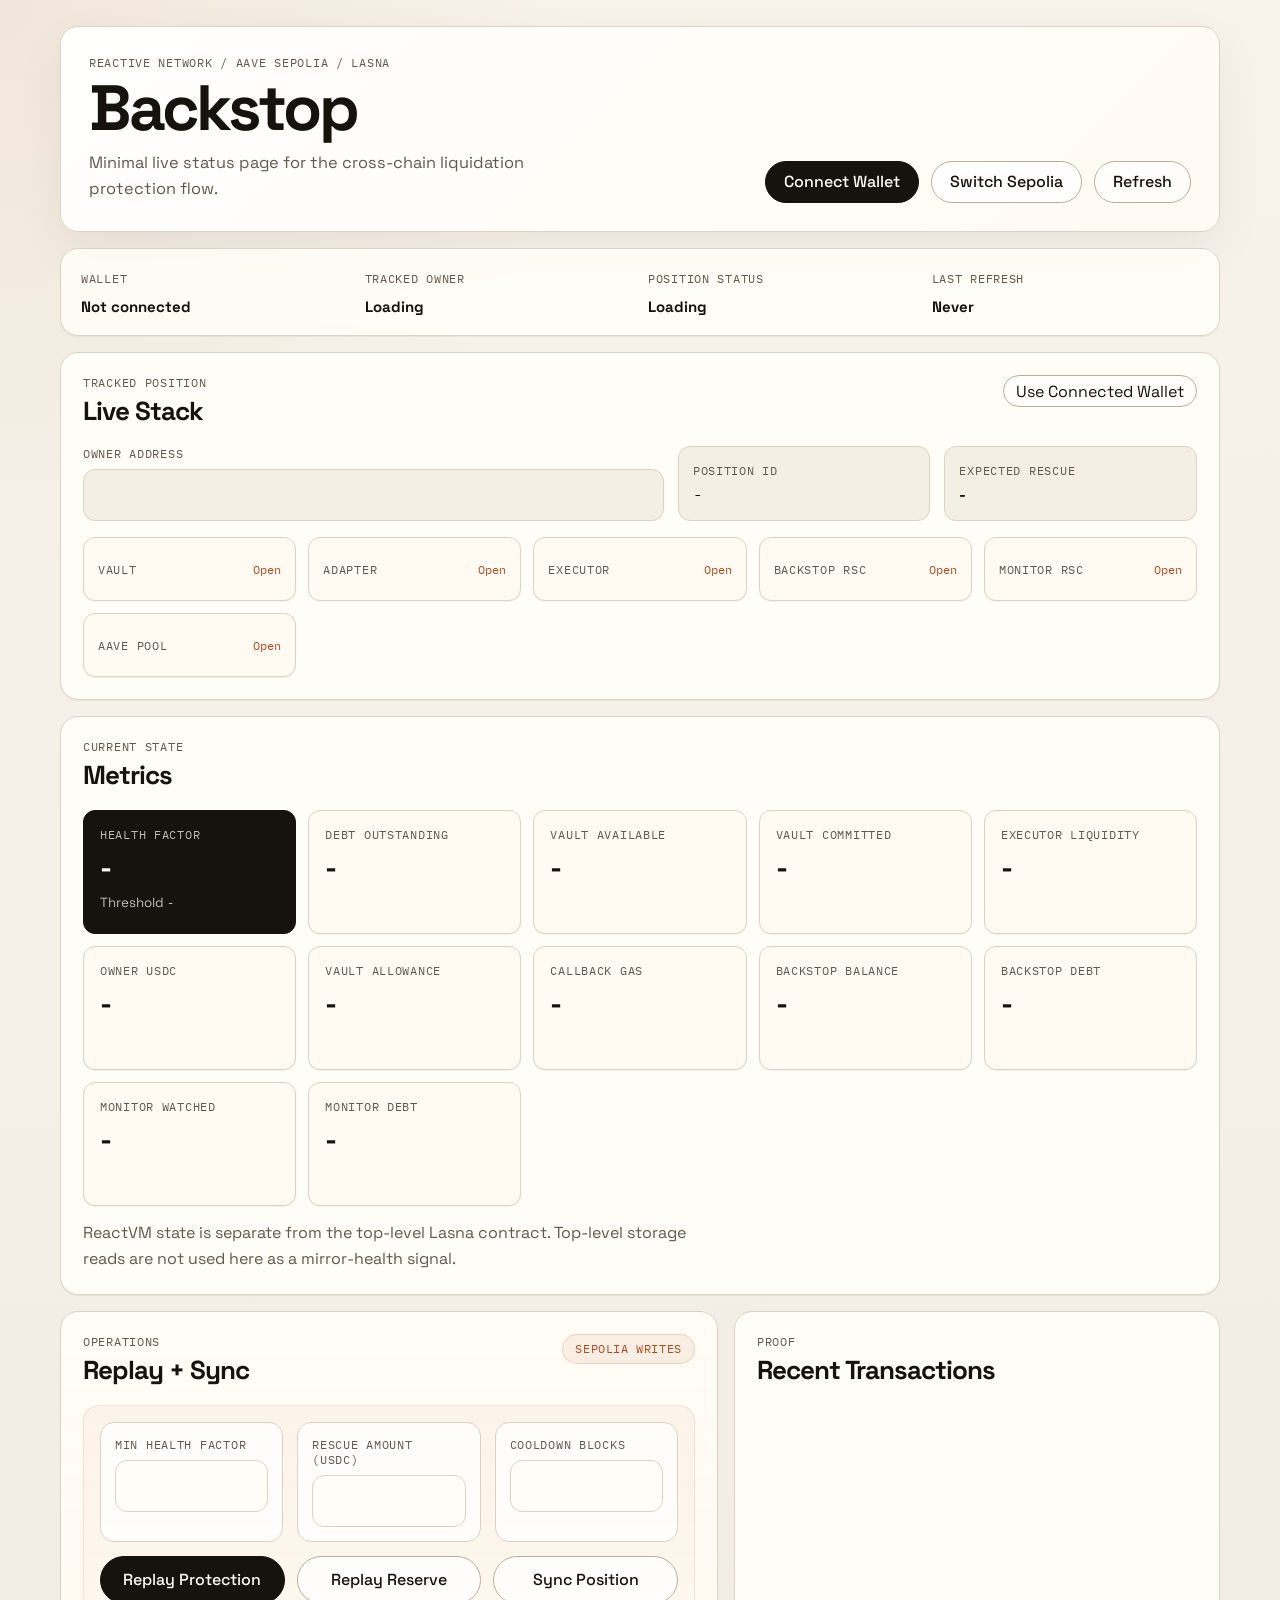
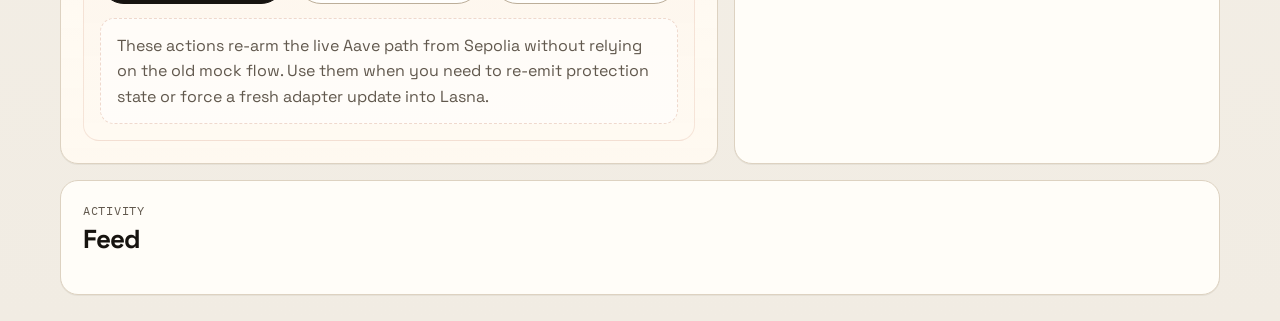
==== commit 802b8002: "Refine Replay and Sync panel styling" ====
--- a/src/backstop/ui/index.html
+++ b/src/backstop/ui/index.html
@@ -185,41 +185,45 @@
       </section>
 
       <section class="two-up">
-        <section class="panel">
+        <section class="panel panel--operations">
           <div class="panel__header">
             <div>
               <p class="section-label">Operations</p>
               <h2>Replay + Sync</h2>
             </div>
-          </div>
-
-          <div class="field-row field-row--compact">
-            <label class="field">
-              <span>Min Health Factor</span>
-              <input id="minHealthFactorInput" type="text" inputmode="decimal" />
-            </label>
-            <label class="field">
-              <span>Rescue Amount (USDC)</span>
-              <input id="rescueAmountInput" type="text" inputmode="decimal" />
-            </label>
-            <label class="field">
-              <span>Cooldown Blocks</span>
-              <input id="cooldownBlocksInput" type="number" min="0" step="1" />
-            </label>
-          </div>
-
-          <div class="action-row">
-            <button id="replayProtection" class="button button--primary">
-              Replay Protection
-            </button>
-            <button id="replayReserve" class="button">Replay Reserve</button>
-            <button id="syncPosition" class="button">Sync Position</button>
-          </div>
-
-          <p class="subtle">
-            These writes target the current owner on Sepolia and are enough to
-            rerun the live Aave monitoring path without using the old mock setup.
-          </p>
+            <span class="panel-badge">Sepolia Writes</span>
+          </div>
+
+          <div class="ops-shell">
+            <div class="field-row field-row--compact ops-fields">
+              <label class="field control-card">
+                <span>Min Health Factor</span>
+                <input id="minHealthFactorInput" type="text" inputmode="decimal" />
+              </label>
+              <label class="field control-card">
+                <span>Rescue Amount (USDC)</span>
+                <input id="rescueAmountInput" type="text" inputmode="decimal" />
+              </label>
+              <label class="field control-card">
+                <span>Cooldown Blocks</span>
+                <input id="cooldownBlocksInput" type="number" min="0" step="1" />
+              </label>
+            </div>
+
+            <div class="action-row action-row--ops">
+              <button id="replayProtection" class="button button--primary button--ops">
+                Replay Protection
+              </button>
+              <button id="replayReserve" class="button button--ops">Replay Reserve</button>
+              <button id="syncPosition" class="button button--ops">Sync Position</button>
+            </div>
+
+            <p class="subtle subtle--ops">
+              These actions re-arm the live Aave path from Sepolia without
+              relying on the old mock flow. Use them when you need to re-emit
+              protection state or force a fresh adapter update into Lasna.
+            </p>
+          </div>
         </section>
 
         <section class="panel">
--- a/src/backstop/ui/styles.css
+++ b/src/backstop/ui/styles.css
@@ -1,16 +1,19 @@
 :root {
-  --bg: #f4f4f1;
-  --surface: #ffffff;
-  --surface-muted: #f0f0eb;
-  --ink: #111111;
-  --muted: #5d5d57;
-  --line: #d8d8d0;
-  --line-strong: #b9b9b0;
+  --bg: #f3f0e8;
+  --surface: #fffdf8;
+  --surface-muted: #f4efe5;
+  --surface-strong: #fffaf2;
+  --ink: #16130f;
+  --muted: #61584d;
+  --line: #ddd2c1;
+  --line-strong: #bcae99;
+  --accent: #b14b22;
   --safe: #1f6d3c;
   --watch: #8a5a00;
   --danger: #a12f24;
-  --shadow: 0 1px 0 rgba(17, 17, 17, 0.04);
-  --radius: 16px;
+  --shadow: 0 1px 0 rgba(22, 19, 15, 0.05);
+  --shadow-lg: 0 18px 50px rgba(22, 19, 15, 0.06);
+  --radius: 18px;
   --mono: "IBM Plex Mono", monospace;
   --sans: "Space Grotesk", sans-serif;
 }
@@ -29,7 +32,10 @@
 }
 
 body {
-  padding: 24px;
+  padding: clamp(16px, 2vw, 28px);
+  background:
+    radial-gradient(circle at top left, rgba(177, 75, 34, 0.08), transparent 26%),
+    linear-gradient(180deg, #f7f3eb 0%, #f1ece3 100%);
 }
 
 a {
@@ -68,9 +74,22 @@
 .hero {
   display: flex;
   justify-content: space-between;
-  gap: 24px;
-  align-items: flex-start;
-  padding: 24px;
+  gap: 28px;
+  align-items: flex-end;
+  padding: 28px;
+  background:
+    linear-gradient(135deg, rgba(255, 255, 255, 0.92), rgba(255, 250, 242, 0.96)),
+    var(--surface);
+  box-shadow: var(--shadow-lg);
+}
+
+.hero > div,
+.banner > div,
+.metric-card,
+.contract-card,
+.field,
+.readonly {
+  min-width: 0;
 }
 
 .eyebrow,
@@ -81,7 +100,7 @@
 .metric-card span {
   font-family: var(--mono);
   font-size: 12px;
-  letter-spacing: 0.04em;
+  letter-spacing: 0.06em;
   text-transform: uppercase;
   color: var(--muted);
 }
@@ -104,6 +123,7 @@
   max-width: 32rem;
   color: var(--muted);
   line-height: 1.6;
+  font-size: 1.02rem;
 }
 
 .toolbar,
@@ -111,21 +131,23 @@
   display: flex;
   gap: 12px;
   flex-wrap: wrap;
+  justify-content: flex-end;
 }
 
 .button,
 .text-button {
   border-radius: 999px;
   border: 1px solid var(--line-strong);
-  background: var(--surface);
+  background: rgba(255, 255, 255, 0.72);
   color: var(--ink);
   cursor: pointer;
-  transition: border-color 120ms ease, background 120ms ease;
+  transition: border-color 120ms ease, background 120ms ease, transform 120ms ease;
 }
 
 .button {
   min-height: 42px;
-  padding: 0 16px;
+  padding: 0 18px;
+  font-weight: 500;
 }
 
 .text-button {
@@ -136,6 +158,7 @@
 .button:hover,
 .text-button:hover {
   border-color: var(--ink);
+  transform: translateY(-1px);
 }
 
 .button--primary {
@@ -146,23 +169,27 @@
 
 .banner {
   display: grid;
-  grid-template-columns: repeat(4, minmax(0, 1fr));
+  grid-template-columns: repeat(auto-fit, minmax(190px, 1fr));
   gap: 16px;
-  padding: 16px 18px;
+  padding: 18px 20px;
   margin-top: 16px;
   border-radius: var(--radius);
+  background: rgba(255, 253, 248, 0.88);
+  backdrop-filter: blur(10px);
 }
 
 .banner strong {
   display: block;
   margin-top: 8px;
   font-size: 15px;
-  word-break: break-word;
+  line-height: 1.45;
+  overflow-wrap: anywhere;
 }
 
 .panel {
   margin-top: 16px;
-  padding: 20px;
+  padding: 22px;
+  overflow: hidden;
 }
 
 .panel__header {
@@ -170,6 +197,22 @@
   justify-content: space-between;
   gap: 16px;
   align-items: flex-start;
+}
+
+.panel-badge {
+  display: inline-flex;
+  align-items: center;
+  min-height: 30px;
+  padding: 0 12px;
+  border: 1px solid rgba(177, 75, 34, 0.18);
+  border-radius: 999px;
+  background: rgba(177, 75, 34, 0.08);
+  color: var(--accent);
+  font-family: var(--mono);
+  font-size: 12px;
+  letter-spacing: 0.05em;
+  text-transform: uppercase;
+  flex-shrink: 0;
 }
 
 .panel__header h2 {
@@ -180,8 +223,8 @@
 
 .field-row {
   display: grid;
-  grid-template-columns: repeat(3, minmax(0, 1fr));
-  gap: 12px;
+  grid-template-columns: minmax(0, 2.3fr) minmax(220px, 1fr) minmax(220px, 1fr);
+  gap: 14px;
   margin-top: 18px;
 }
 
@@ -193,10 +236,6 @@
   display: flex;
   flex-direction: column;
   gap: 8px;
-}
-
-.field--wide {
-  grid-column: span 2;
 }
 
 .field input,
@@ -212,6 +251,69 @@
   color: var(--ink);
 }
 
+.field input:focus {
+  outline: 2px solid rgba(177, 75, 34, 0.18);
+  outline-offset: 1px;
+  border-color: rgba(177, 75, 34, 0.45);
+}
+
+.panel--operations {
+  background:
+    linear-gradient(180deg, rgba(255, 252, 245, 0.92), rgba(255, 249, 240, 0.98)),
+    var(--surface);
+}
+
+.ops-shell {
+  margin-top: 18px;
+  padding: 16px;
+  border: 1px solid rgba(177, 75, 34, 0.12);
+  border-radius: 16px;
+  background:
+    linear-gradient(180deg, rgba(177, 75, 34, 0.04), rgba(255, 255, 255, 0)),
+    var(--surface-strong);
+}
+
+.ops-fields {
+  margin-top: 0;
+}
+
+.control-card {
+  padding: 14px;
+  border: 1px solid var(--line);
+  border-radius: 14px;
+  background: rgba(255, 255, 255, 0.86);
+}
+
+.control-card input {
+  background: #fffdf8;
+}
+
+.action-row--ops {
+  display: grid;
+  grid-template-columns: repeat(3, minmax(0, 1fr));
+  gap: 12px;
+  margin-top: 14px;
+}
+
+.button--ops {
+  justify-content: center;
+  width: 100%;
+  min-height: 48px;
+  background: rgba(255, 255, 255, 0.84);
+}
+
+.button--ops.button--primary {
+  background: var(--ink);
+}
+
+.subtle--ops {
+  margin-top: 14px;
+  padding: 14px 16px;
+  border: 1px dashed rgba(177, 75, 34, 0.2);
+  border-radius: 14px;
+  background: rgba(255, 255, 255, 0.56);
+}
+
 .readonly {
   display: flex;
   flex-direction: column;
@@ -219,9 +321,16 @@
   gap: 6px;
 }
 
+.readonly code,
+.readonly strong {
+  overflow-wrap: anywhere;
+  word-break: break-word;
+  line-height: 1.35;
+}
+
 .contracts {
   display: grid;
-  grid-template-columns: repeat(3, minmax(0, 1fr));
+  grid-template-columns: repeat(auto-fit, minmax(180px, 1fr));
   gap: 12px;
   margin-top: 16px;
 }
@@ -231,14 +340,23 @@
   justify-content: space-between;
   align-items: center;
   gap: 12px;
-  min-height: 58px;
+  min-height: 64px;
   padding: 14px;
   border-radius: 12px;
+  background: var(--surface-strong);
+}
+
+.contract-card a {
+  font-family: var(--mono);
+  font-size: 12px;
+  text-decoration: none;
+  color: var(--accent);
+  flex-shrink: 0;
 }
 
 .metric-grid {
   display: grid;
-  grid-template-columns: repeat(4, minmax(0, 1fr));
+  grid-template-columns: repeat(auto-fit, minmax(190px, 1fr));
   gap: 12px;
   margin-top: 18px;
 }
@@ -250,11 +368,14 @@
   min-height: 124px;
   padding: 16px;
   border-radius: 12px;
+  background: var(--surface-strong);
 }
 
 .metric-card strong {
-  font-size: 24px;
+  font-size: clamp(20px, 2.2vw, 28px);
   letter-spacing: -0.04em;
+  line-height: 1.1;
+  overflow-wrap: anywhere;
 }
 
 .metric-card small {
@@ -266,6 +387,7 @@
   background: var(--ink);
   color: var(--surface);
   border-color: var(--ink);
+  box-shadow: none;
 }
 
 .metric-card--strong span,
@@ -278,6 +400,7 @@
   margin-top: 14px;
   color: var(--muted);
   line-height: 1.6;
+  max-width: 64ch;
 }
 
 .two-up {
@@ -308,6 +431,12 @@
 .proof-link {
   align-items: center;
   text-decoration: none;
+  transition: border-color 120ms ease, background 120ms ease;
+}
+
+.proof-link:hover {
+  border-color: var(--line-strong);
+  background: #f8f3ea;
 }
 
 .proof-link__label,
@@ -319,6 +448,8 @@
 
 .proof-link__hash {
   color: var(--muted);
+  overflow-wrap: anywhere;
+  text-align: right;
 }
 
 .feed-item {
@@ -353,6 +484,7 @@
   .hero,
   .panel__header {
     flex-direction: column;
+    align-items: flex-start;
   }
 
   .banner,
@@ -360,11 +492,23 @@
   .field-row--compact,
   .contracts,
   .metric-grid,
-  .two-up {
+  .two-up,
+  .action-row--ops {
     grid-template-columns: 1fr;
   }
 
-  .field--wide {
-    grid-column: span 1;
+  .toolbar,
+  .action-row {
+    width: 100%;
+    justify-content: flex-start;
   }
-}
+
+  .proof-link {
+    flex-direction: column;
+    align-items: flex-start;
+  }
+
+  .proof-link__hash {
+    text-align: left;
+  }
+}
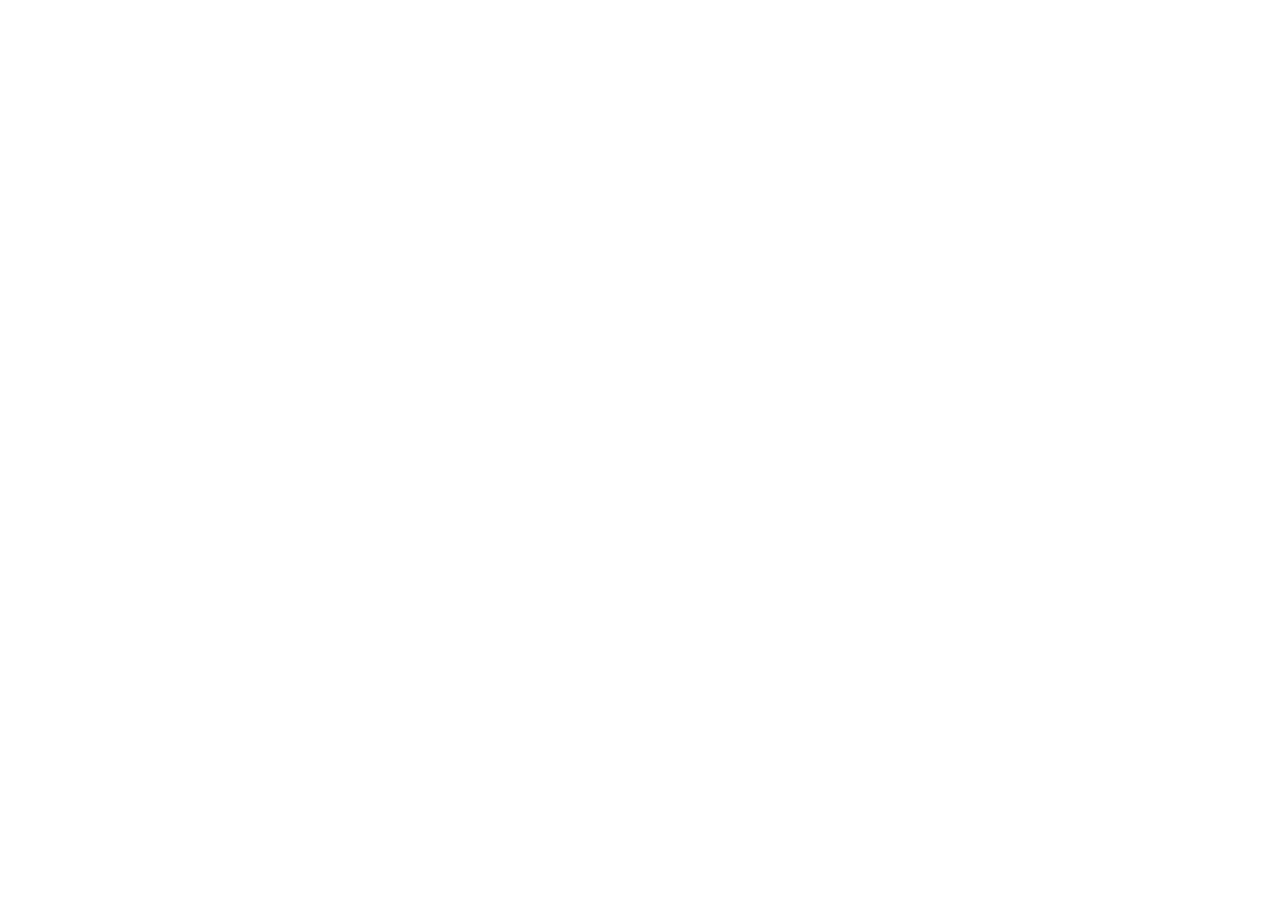
==== commit 93ab98cd: "Refresh Backstop live dashboard UI" ====
--- a/src/backstop/ui/index.html
+++ b/src/backstop/ui/index.html
@@ -6,249 +6,19 @@
       name="viewport"
       content="width=device-width, initial-scale=1, viewport-fit=cover"
     />
-    <title>Backstop</title>
+    <title>Backstop Dashboard</title>
     <meta
       name="description"
-      content="Minimal live dashboard for the Backstop Aave Sepolia plus Reactive Lasna flow."
-    />
-    <link rel="preconnect" href="https://fonts.googleapis.com" />
-    <link rel="preconnect" href="https://fonts.gstatic.com" crossorigin />
-    <link
-      href="https://fonts.googleapis.com/css2?family=Space+Grotesk:wght@400;500;700&family=IBM+Plex+Mono:wght@400;500&display=swap"
-      rel="stylesheet"
+      content="Backstop dashboard for the Reactive Network liquidation protection demo."
     />
     <link rel="stylesheet" href="./styles.css" />
   </head>
   <body>
-    <main class="app">
-      <header class="hero">
-        <div>
-          <p class="eyebrow">Reactive Network / Aave Sepolia / Lasna</p>
-          <h1>Backstop</h1>
-          <p class="lead">
-            Minimal live status page for the cross-chain liquidation protection
-            flow.
-          </p>
-        </div>
-
-        <div class="toolbar">
-          <button id="connectWallet" class="button button--primary">
-            Connect Wallet
-          </button>
-          <button id="switchSepolia" class="button">Switch Sepolia</button>
-          <button id="refreshState" class="button">Refresh</button>
-        </div>
-      </header>
-
-      <section class="banner">
-        <div>
-          <span class="label">Wallet</span>
-          <strong id="walletAddress">Not connected</strong>
-        </div>
-        <div>
-          <span class="label">Tracked Owner</span>
-          <strong id="trackedOwnerBadge">Loading</strong>
-        </div>
-        <div>
-          <span class="label">Position Status</span>
-          <strong id="healthBadge">Loading</strong>
-        </div>
-        <div>
-          <span class="label">Last Refresh</span>
-          <strong id="lastRefresh">Never</strong>
-        </div>
-      </section>
-
-      <section class="panel">
-        <div class="panel__header">
-          <div>
-            <p class="section-label">Tracked Position</p>
-            <h2>Live Stack</h2>
-          </div>
-          <button id="useConnectedWallet" class="text-button">
-            Use Connected Wallet
-          </button>
-        </div>
-
-        <div class="field-row">
-          <label class="field field--wide">
-            <span>Owner Address</span>
-            <input
-              id="ownerAddressInput"
-              type="text"
-              spellcheck="false"
-              autocomplete="off"
-            />
-          </label>
-          <div class="field readonly">
-            <span>Position ID</span>
-            <code id="positionIdValue">-</code>
-          </div>
-          <div class="field readonly">
-            <span>Expected Rescue</span>
-            <strong id="expectedDecision">-</strong>
-          </div>
-        </div>
-
-        <div class="contracts">
-          <article class="contract-card">
-            <span>Vault</span>
-            <a id="vaultLink" href="#" target="_blank" rel="noreferrer">Open</a>
-          </article>
-          <article class="contract-card">
-            <span>Adapter</span>
-            <a id="adapterLink" href="#" target="_blank" rel="noreferrer">Open</a>
-          </article>
-          <article class="contract-card">
-            <span>Executor</span>
-            <a id="executorLink" href="#" target="_blank" rel="noreferrer">Open</a>
-          </article>
-          <article class="contract-card">
-            <span>Backstop RSC</span>
-            <a id="reactiveContractLink" href="#" target="_blank" rel="noreferrer">Open</a>
-          </article>
-          <article class="contract-card">
-            <span>Monitor RSC</span>
-            <a id="monitorContractLink" href="#" target="_blank" rel="noreferrer">Open</a>
-          </article>
-          <article class="contract-card">
-            <span>Aave Pool</span>
-            <a id="poolLink" href="#" target="_blank" rel="noreferrer">Open</a>
-          </article>
-        </div>
-      </section>
-
-      <section class="panel">
-        <div class="panel__header">
-          <div>
-            <p class="section-label">Current State</p>
-            <h2>Metrics</h2>
-          </div>
-        </div>
-
-        <div class="metric-grid">
-          <article class="metric-card metric-card--strong">
-            <span>Health Factor</span>
-            <strong id="metricHealthFactor">-</strong>
-            <small>Threshold <span id="metricMinHealthFactor">-</span></small>
-          </article>
-          <article class="metric-card">
-            <span>Debt Outstanding</span>
-            <strong id="metricDebtOutstanding">-</strong>
-          </article>
-          <article class="metric-card">
-            <span>Vault Available</span>
-            <strong id="metricReserveAvailable">-</strong>
-          </article>
-          <article class="metric-card">
-            <span>Vault Committed</span>
-            <strong id="metricReserveCommitted">-</strong>
-          </article>
-          <article class="metric-card">
-            <span>Executor Liquidity</span>
-            <strong id="metricExecutorLiquidity">-</strong>
-          </article>
-          <article class="metric-card">
-            <span>Owner USDC</span>
-            <strong id="metricOwnerBalance">-</strong>
-          </article>
-          <article class="metric-card">
-            <span>Vault Allowance</span>
-            <strong id="metricVaultAllowance">-</strong>
-          </article>
-          <article class="metric-card">
-            <span>Callback Gas</span>
-            <strong id="metricCallbackGas">-</strong>
-          </article>
-          <article class="metric-card">
-            <span>Backstop Balance</span>
-            <strong id="metricBackstopBalance">-</strong>
-          </article>
-          <article class="metric-card">
-            <span>Backstop Debt</span>
-            <strong id="metricBackstopDebt">-</strong>
-          </article>
-          <article class="metric-card">
-            <span>Monitor Watched</span>
-            <strong id="metricMonitorWatch">-</strong>
-          </article>
-          <article class="metric-card">
-            <span>Monitor Debt</span>
-            <strong id="metricMonitorDebt">-</strong>
-          </article>
-        </div>
-
-        <p id="noteTopLevelState" class="note">
-          ReactVM state is separate from the top-level Lasna contract. Top-level
-          storage reads are not used here as a mirror-health signal.
-        </p>
-      </section>
-
-      <section class="two-up">
-        <section class="panel panel--operations">
-          <div class="panel__header">
-            <div>
-              <p class="section-label">Operations</p>
-              <h2>Replay + Sync</h2>
-            </div>
-            <span class="panel-badge">Sepolia Writes</span>
-          </div>
-
-          <div class="ops-shell">
-            <div class="field-row field-row--compact ops-fields">
-              <label class="field control-card">
-                <span>Min Health Factor</span>
-                <input id="minHealthFactorInput" type="text" inputmode="decimal" />
-              </label>
-              <label class="field control-card">
-                <span>Rescue Amount (USDC)</span>
-                <input id="rescueAmountInput" type="text" inputmode="decimal" />
-              </label>
-              <label class="field control-card">
-                <span>Cooldown Blocks</span>
-                <input id="cooldownBlocksInput" type="number" min="0" step="1" />
-              </label>
-            </div>
-
-            <div class="action-row action-row--ops">
-              <button id="replayProtection" class="button button--primary button--ops">
-                Replay Protection
-              </button>
-              <button id="replayReserve" class="button button--ops">Replay Reserve</button>
-              <button id="syncPosition" class="button button--ops">Sync Position</button>
-            </div>
-
-            <p class="subtle subtle--ops">
-              These actions re-arm the live Aave path from Sepolia without
-              relying on the old mock flow. Use them when you need to re-emit
-              protection state or force a fresh adapter update into Lasna.
-            </p>
-          </div>
-        </section>
-
-        <section class="panel">
-          <div class="panel__header">
-            <div>
-              <p class="section-label">Proof</p>
-              <h2>Recent Transactions</h2>
-            </div>
-          </div>
-
-          <div id="proofLinks" class="proof-list"></div>
-        </section>
-      </section>
-
-      <section class="panel">
-        <div class="panel__header">
-          <div>
-            <p class="section-label">Activity</p>
-            <h2>Feed</h2>
-          </div>
-        </div>
-        <div id="activityFeed" class="feed"></div>
-      </section>
-    </main>
-
-    <script type="module" src="./app.js"></script>
+    <div id="root"></div>
+    <script crossorigin src="https://unpkg.com/react@18/umd/react.production.min.js"></script>
+    <script crossorigin src="https://unpkg.com/react-dom@18/umd/react-dom.production.min.js"></script>
+    <script src="https://cdn.jsdelivr.net/npm/ethers@6.13.5/dist/ethers.umd.min.js"></script>
+    <script src="https://unpkg.com/@babel/standalone/babel.min.js"></script>
+    <script type="text/babel" data-presets="react" src="./app.js"></script>
   </body>
 </html>
--- a/src/backstop/ui/styles.css
+++ b/src/backstop/ui/styles.css
@@ -1,45 +1,11 @@
-:root {
-  --bg: #f3f0e8;
-  --surface: #fffdf8;
-  --surface-muted: #f4efe5;
-  --surface-strong: #fffaf2;
-  --ink: #16130f;
-  --muted: #61584d;
-  --line: #ddd2c1;
-  --line-strong: #bcae99;
-  --accent: #b14b22;
-  --safe: #1f6d3c;
-  --watch: #8a5a00;
-  --danger: #a12f24;
-  --shadow: 0 1px 0 rgba(22, 19, 15, 0.05);
-  --shadow-lg: 0 18px 50px rgba(22, 19, 15, 0.06);
-  --radius: 18px;
-  --mono: "IBM Plex Mono", monospace;
-  --sans: "Space Grotesk", sans-serif;
-}
-
-* {
-  box-sizing: border-box;
-}
-
 html,
-body {
-  margin: 0;
+body,
+#root {
   min-height: 100%;
-  background: var(--bg);
-  color: var(--ink);
-  font-family: var(--sans);
 }
 
 body {
-  padding: clamp(16px, 2vw, 28px);
-  background:
-    radial-gradient(circle at top left, rgba(177, 75, 34, 0.08), transparent 26%),
-    linear-gradient(180deg, #f7f3eb 0%, #f1ece3 100%);
-}
-
-a {
-  color: inherit;
+  margin: 0;
 }
 
 button,
@@ -47,468 +13,7 @@
   font: inherit;
 }
 
-code {
-  font-family: var(--mono);
+a {
+  color: inherit;
+  text-decoration: none;
 }
-
-.app {
-  width: min(1160px, 100%);
-  margin: 0 auto;
-}
-
-.hero,
-.banner,
-.panel,
-.metric-card,
-.contract-card {
-  border: 1px solid var(--line);
-  background: var(--surface);
-  box-shadow: var(--shadow);
-}
-
-.hero,
-.panel {
-  border-radius: var(--radius);
-}
-
-.hero {
-  display: flex;
-  justify-content: space-between;
-  gap: 28px;
-  align-items: flex-end;
-  padding: 28px;
-  background:
-    linear-gradient(135deg, rgba(255, 255, 255, 0.92), rgba(255, 250, 242, 0.96)),
-    var(--surface);
-  box-shadow: var(--shadow-lg);
-}
-
-.hero > div,
-.banner > div,
-.metric-card,
-.contract-card,
-.field,
-.readonly {
-  min-width: 0;
-}
-
-.eyebrow,
-.section-label,
-.label,
-.field span,
-.contract-card span,
-.metric-card span {
-  font-family: var(--mono);
-  font-size: 12px;
-  letter-spacing: 0.06em;
-  text-transform: uppercase;
-  color: var(--muted);
-}
-
-h1,
-h2,
-p {
-  margin: 0;
-}
-
-h1 {
-  margin-top: 8px;
-  font-size: clamp(40px, 6vw, 64px);
-  line-height: 0.95;
-  letter-spacing: -0.05em;
-}
-
-.lead {
-  margin-top: 12px;
-  max-width: 32rem;
-  color: var(--muted);
-  line-height: 1.6;
-  font-size: 1.02rem;
-}
-
-.toolbar,
-.action-row {
-  display: flex;
-  gap: 12px;
-  flex-wrap: wrap;
-  justify-content: flex-end;
-}
-
-.button,
-.text-button {
-  border-radius: 999px;
-  border: 1px solid var(--line-strong);
-  background: rgba(255, 255, 255, 0.72);
-  color: var(--ink);
-  cursor: pointer;
-  transition: border-color 120ms ease, background 120ms ease, transform 120ms ease;
-}
-
-.button {
-  min-height: 42px;
-  padding: 0 18px;
-  font-weight: 500;
-}
-
-.text-button {
-  min-height: 32px;
-  padding: 0 12px;
-}
-
-.button:hover,
-.text-button:hover {
-  border-color: var(--ink);
-  transform: translateY(-1px);
-}
-
-.button--primary {
-  background: var(--ink);
-  color: var(--surface);
-  border-color: var(--ink);
-}
-
-.banner {
-  display: grid;
-  grid-template-columns: repeat(auto-fit, minmax(190px, 1fr));
-  gap: 16px;
-  padding: 18px 20px;
-  margin-top: 16px;
-  border-radius: var(--radius);
-  background: rgba(255, 253, 248, 0.88);
-  backdrop-filter: blur(10px);
-}
-
-.banner strong {
-  display: block;
-  margin-top: 8px;
-  font-size: 15px;
-  line-height: 1.45;
-  overflow-wrap: anywhere;
-}
-
-.panel {
-  margin-top: 16px;
-  padding: 22px;
-  overflow: hidden;
-}
-
-.panel__header {
-  display: flex;
-  justify-content: space-between;
-  gap: 16px;
-  align-items: flex-start;
-}
-
-.panel-badge {
-  display: inline-flex;
-  align-items: center;
-  min-height: 30px;
-  padding: 0 12px;
-  border: 1px solid rgba(177, 75, 34, 0.18);
-  border-radius: 999px;
-  background: rgba(177, 75, 34, 0.08);
-  color: var(--accent);
-  font-family: var(--mono);
-  font-size: 12px;
-  letter-spacing: 0.05em;
-  text-transform: uppercase;
-  flex-shrink: 0;
-}
-
-.panel__header h2 {
-  margin-top: 4px;
-  font-size: 26px;
-  letter-spacing: -0.04em;
-}
-
-.field-row {
-  display: grid;
-  grid-template-columns: minmax(0, 2.3fr) minmax(220px, 1fr) minmax(220px, 1fr);
-  gap: 14px;
-  margin-top: 18px;
-}
-
-.field-row--compact {
-  grid-template-columns: repeat(3, minmax(0, 1fr));
-}
-
-.field {
-  display: flex;
-  flex-direction: column;
-  gap: 8px;
-}
-
-.field input,
-.readonly {
-  min-height: 52px;
-  padding: 12px 14px;
-  border-radius: 12px;
-  border: 1px solid var(--line);
-  background: var(--surface-muted);
-}
-
-.field input {
-  color: var(--ink);
-}
-
-.field input:focus {
-  outline: 2px solid rgba(177, 75, 34, 0.18);
-  outline-offset: 1px;
-  border-color: rgba(177, 75, 34, 0.45);
-}
-
-.panel--operations {
-  background:
-    linear-gradient(180deg, rgba(255, 252, 245, 0.92), rgba(255, 249, 240, 0.98)),
-    var(--surface);
-}
-
-.ops-shell {
-  margin-top: 18px;
-  padding: 16px;
-  border: 1px solid rgba(177, 75, 34, 0.12);
-  border-radius: 16px;
-  background:
-    linear-gradient(180deg, rgba(177, 75, 34, 0.04), rgba(255, 255, 255, 0)),
-    var(--surface-strong);
-}
-
-.ops-fields {
-  margin-top: 0;
-}
-
-.control-card {
-  padding: 14px;
-  border: 1px solid var(--line);
-  border-radius: 14px;
-  background: rgba(255, 255, 255, 0.86);
-}
-
-.control-card input {
-  background: #fffdf8;
-}
-
-.action-row--ops {
-  display: grid;
-  grid-template-columns: repeat(3, minmax(0, 1fr));
-  gap: 12px;
-  margin-top: 14px;
-}
-
-.button--ops {
-  justify-content: center;
-  width: 100%;
-  min-height: 48px;
-  background: rgba(255, 255, 255, 0.84);
-}
-
-.button--ops.button--primary {
-  background: var(--ink);
-}
-
-.subtle--ops {
-  margin-top: 14px;
-  padding: 14px 16px;
-  border: 1px dashed rgba(177, 75, 34, 0.2);
-  border-radius: 14px;
-  background: rgba(255, 255, 255, 0.56);
-}
-
-.readonly {
-  display: flex;
-  flex-direction: column;
-  justify-content: center;
-  gap: 6px;
-}
-
-.readonly code,
-.readonly strong {
-  overflow-wrap: anywhere;
-  word-break: break-word;
-  line-height: 1.35;
-}
-
-.contracts {
-  display: grid;
-  grid-template-columns: repeat(auto-fit, minmax(180px, 1fr));
-  gap: 12px;
-  margin-top: 16px;
-}
-
-.contract-card {
-  display: flex;
-  justify-content: space-between;
-  align-items: center;
-  gap: 12px;
-  min-height: 64px;
-  padding: 14px;
-  border-radius: 12px;
-  background: var(--surface-strong);
-}
-
-.contract-card a {
-  font-family: var(--mono);
-  font-size: 12px;
-  text-decoration: none;
-  color: var(--accent);
-  flex-shrink: 0;
-}
-
-.metric-grid {
-  display: grid;
-  grid-template-columns: repeat(auto-fit, minmax(190px, 1fr));
-  gap: 12px;
-  margin-top: 18px;
-}
-
-.metric-card {
-  display: flex;
-  flex-direction: column;
-  gap: 10px;
-  min-height: 124px;
-  padding: 16px;
-  border-radius: 12px;
-  background: var(--surface-strong);
-}
-
-.metric-card strong {
-  font-size: clamp(20px, 2.2vw, 28px);
-  letter-spacing: -0.04em;
-  line-height: 1.1;
-  overflow-wrap: anywhere;
-}
-
-.metric-card small {
-  color: var(--muted);
-  line-height: 1.5;
-}
-
-.metric-card--strong {
-  background: var(--ink);
-  color: var(--surface);
-  border-color: var(--ink);
-  box-shadow: none;
-}
-
-.metric-card--strong span,
-.metric-card--strong small {
-  color: rgba(255, 255, 255, 0.72);
-}
-
-.note,
-.subtle {
-  margin-top: 14px;
-  color: var(--muted);
-  line-height: 1.6;
-  max-width: 64ch;
-}
-
-.two-up {
-  display: grid;
-  grid-template-columns: minmax(0, 1.15fr) minmax(0, 0.85fr);
-  gap: 16px;
-}
-
-.proof-list,
-.feed {
-  display: grid;
-  gap: 10px;
-  margin-top: 16px;
-}
-
-.proof-link,
-.feed-item,
-.feed-empty {
-  display: flex;
-  justify-content: space-between;
-  gap: 12px;
-  padding: 14px;
-  border: 1px solid var(--line);
-  border-radius: 12px;
-  background: var(--surface-muted);
-}
-
-.proof-link {
-  align-items: center;
-  text-decoration: none;
-  transition: border-color 120ms ease, background 120ms ease;
-}
-
-.proof-link:hover {
-  border-color: var(--line-strong);
-  background: #f8f3ea;
-}
-
-.proof-link__label,
-.proof-link__hash,
-.feed-item__meta {
-  font-family: var(--mono);
-  font-size: 12px;
-}
-
-.proof-link__hash {
-  color: var(--muted);
-  overflow-wrap: anywhere;
-  text-align: right;
-}
-
-.feed-item {
-  flex-direction: column;
-}
-
-.feed-item__title {
-  font-weight: 700;
-}
-
-.feed-empty {
-  color: var(--muted);
-}
-
-.status-safe {
-  color: var(--safe);
-}
-
-.status-watch {
-  color: var(--watch);
-}
-
-.status-danger {
-  color: var(--danger);
-}
-
-@media (max-width: 920px) {
-  body {
-    padding: 16px;
-  }
-
-  .hero,
-  .panel__header {
-    flex-direction: column;
-    align-items: flex-start;
-  }
-
-  .banner,
-  .field-row,
-  .field-row--compact,
-  .contracts,
-  .metric-grid,
-  .two-up,
-  .action-row--ops {
-    grid-template-columns: 1fr;
-  }
-
-  .toolbar,
-  .action-row {
-    width: 100%;
-    justify-content: flex-start;
-  }
-
-  .proof-link {
-    flex-direction: column;
-    align-items: flex-start;
-  }
-
-  .proof-link__hash {
-    text-align: left;
-  }
-}
